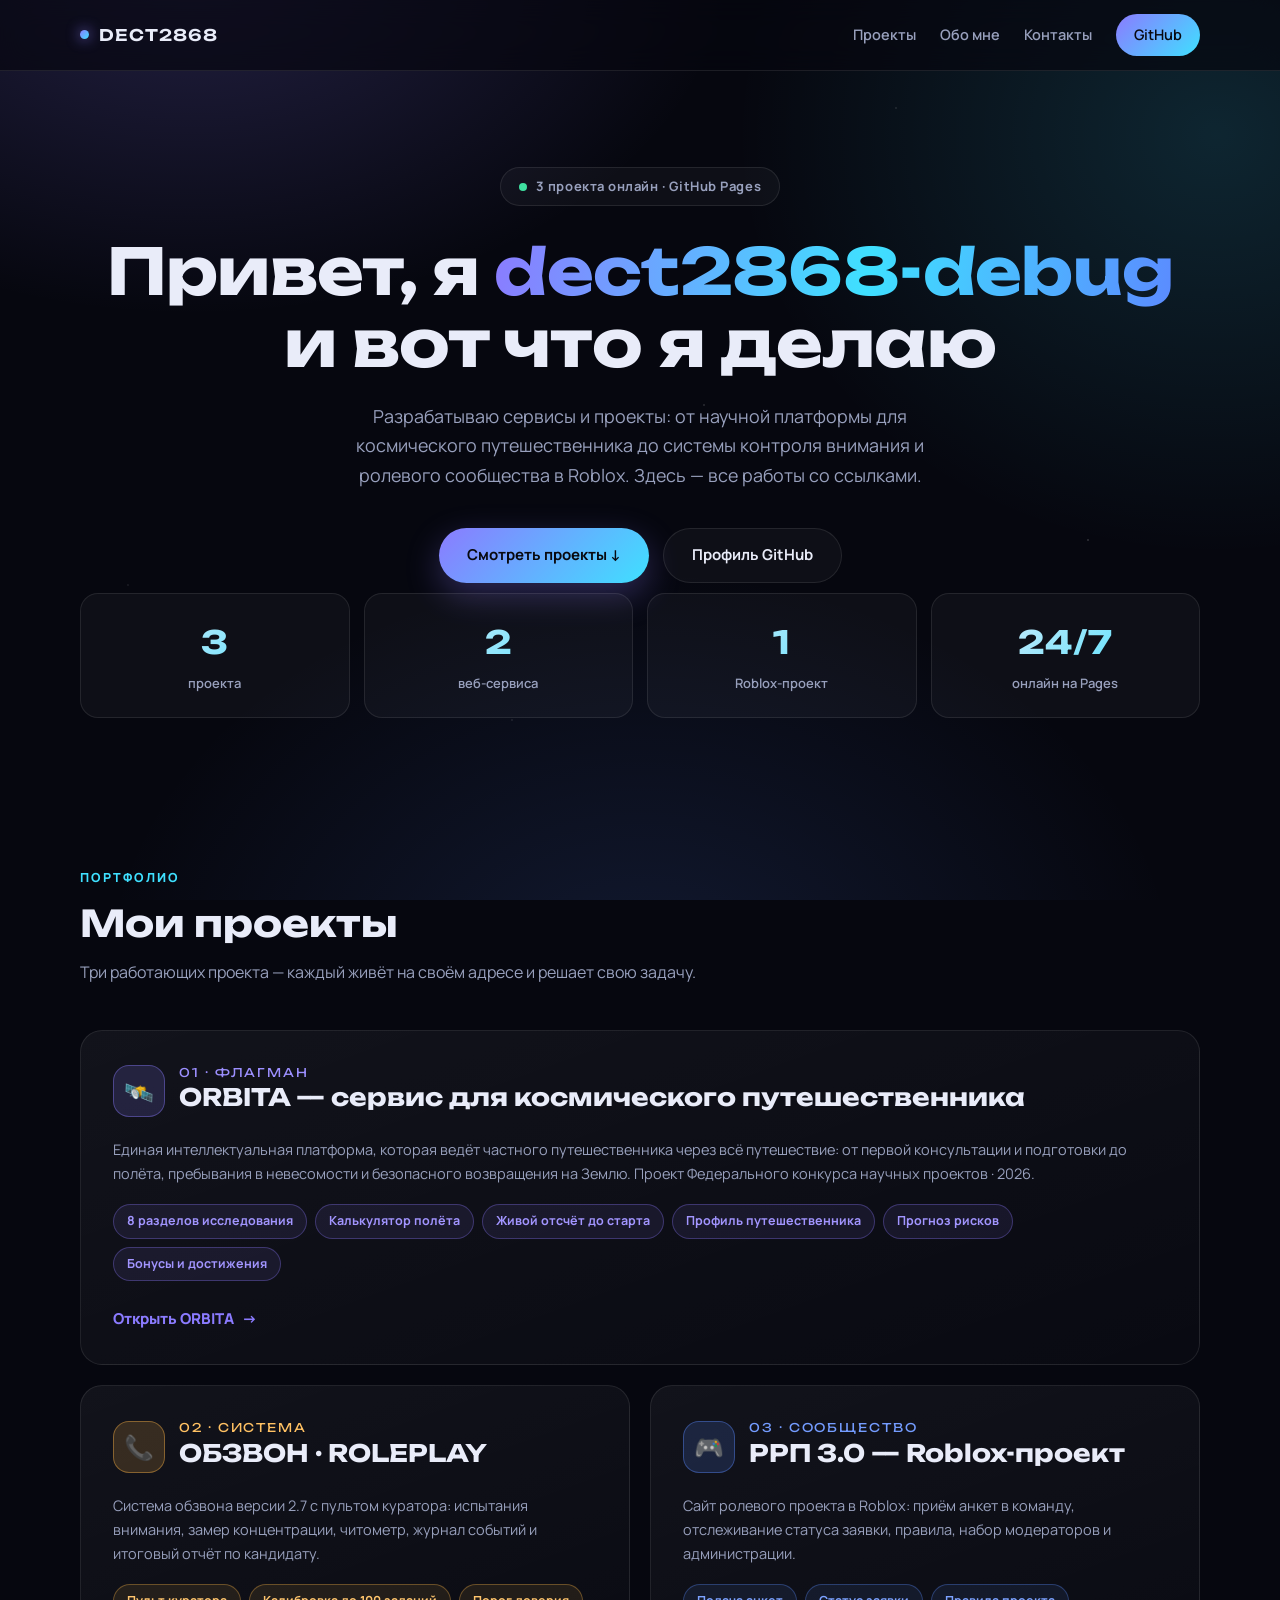
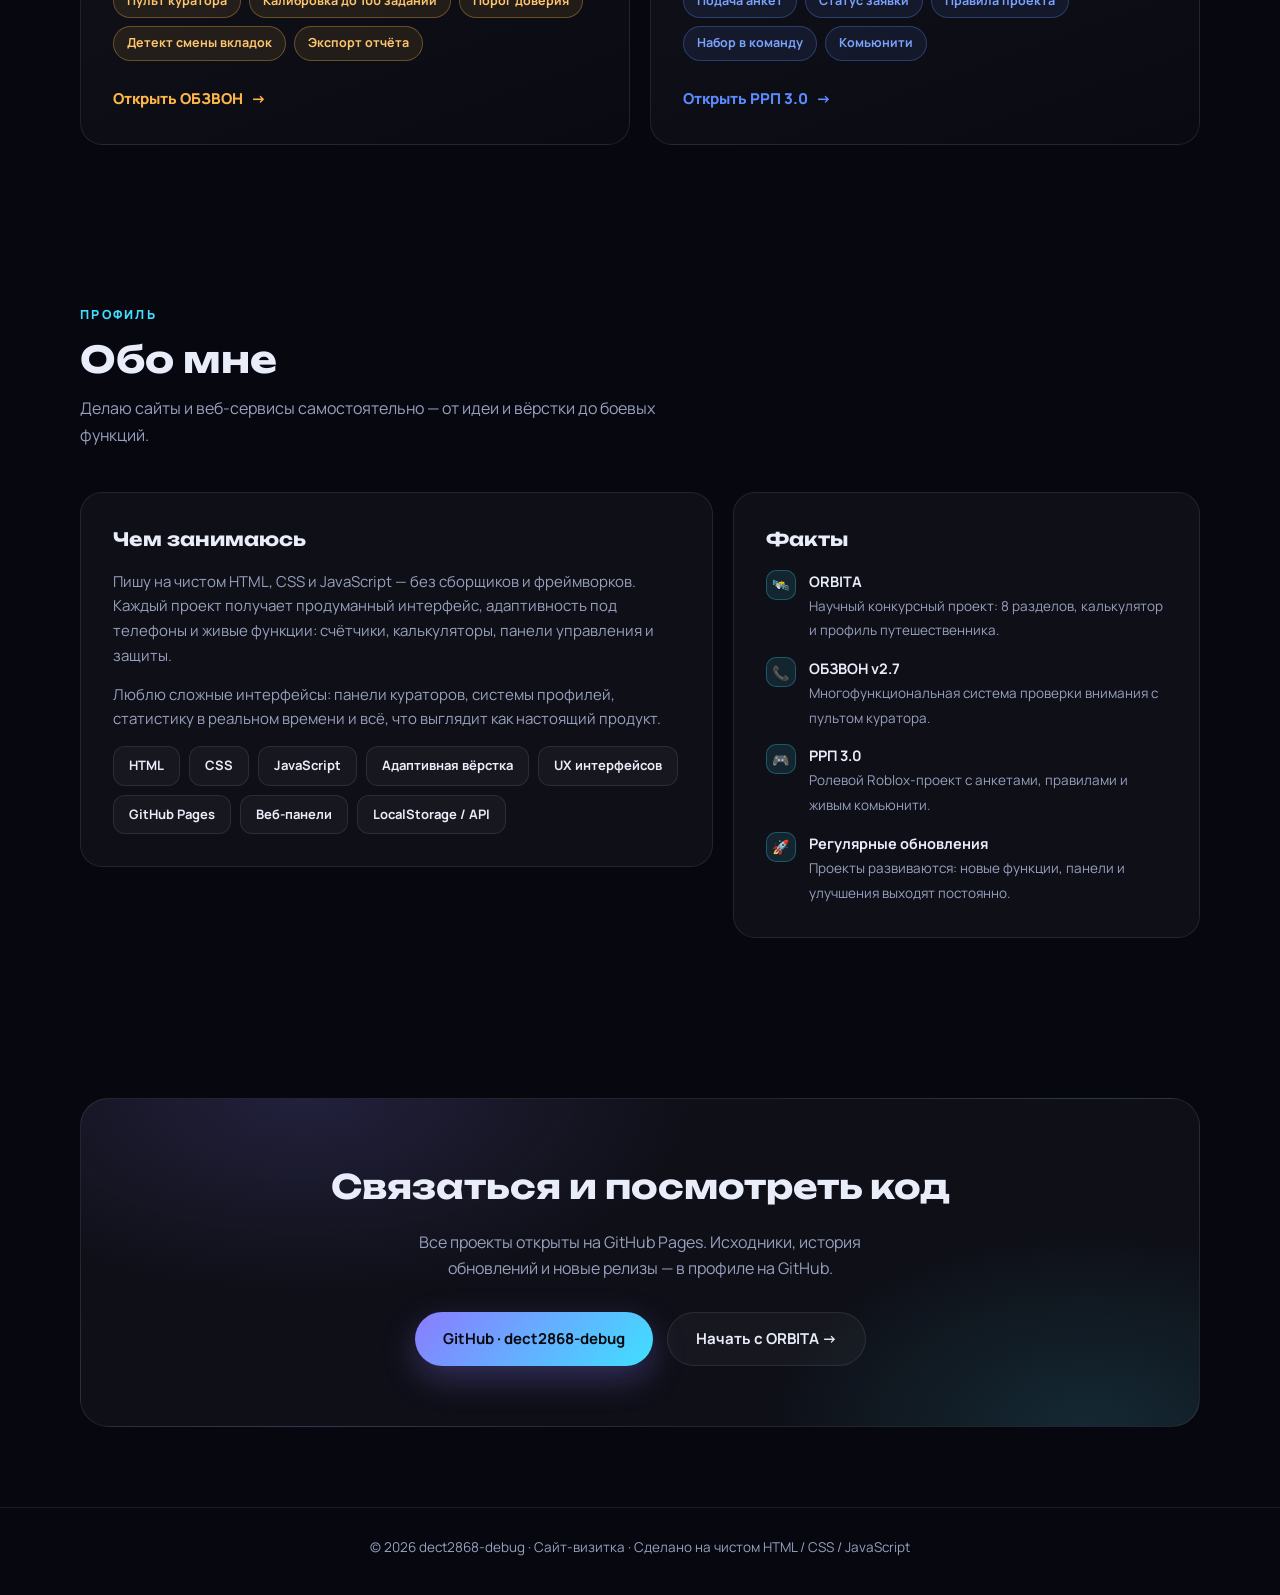
==== index.html @ 7d0f2fbf "Сайт-визитка: ORBITA, ОБЗВОН, РРП 3.0" ====
<!DOCTYPE html>
<html lang="ru">
<head>
<meta charset="UTF-8">
<meta name="viewport" content="width=device-width, initial-scale=1">
<title>dect2868-debug · Портфолио проектов</title>
<meta name="description" content="Портфолио dect2868-debug: ORBITA — платформа космического путешественника, ОБЗВОН — система обзвона, РРП 3.0 — ролевой Roblox-проект.">
<link rel="preconnect" href="https://fonts.googleapis.com">
<link rel="preconnect" href="https://fonts.gstatic.com" crossorigin>
<link href="https://fonts.googleapis.com/css2?family=Manrope:wght@400;500;600;700;800&family=Unbounded:wght@500;600;700&display=swap" rel="stylesheet">
<style>
:root{
  --bg:#06070f;
  --bg-soft:#0b0e1c;
  --card:rgba(255,255,255,.035);
  --text:#e9ecf9;
  --muted:#98a0bd;
  --line:rgba(255,255,255,.09);
  --violet:#8b7bff;
  --cyan:#3fe0ff;
  --amber:#ffb648;
  --red:#ff6b6b;
  --blue:#5b8bff;
  --green:#3fe0a0;
  --radius:22px;
}
*{box-sizing:border-box;margin:0;padding:0}
html{scroll-behavior:smooth}
body{
  font-family:'Manrope',system-ui,-apple-system,'Segoe UI',sans-serif;
  background:var(--bg);
  color:var(--text);
  line-height:1.65;
  overflow-x:hidden;
  -webkit-font-smoothing:antialiased;
}
body::before{
  content:"";
  position:fixed;inset:0;z-index:-2;
  background:
    radial-gradient(900px 600px at 15% -5%,rgba(139,123,255,.22),transparent 60%),
    radial-gradient(800px 700px at 95% 15%,rgba(63,224,255,.14),transparent 60%),
    radial-gradient(900px 700px at 50% 110%,rgba(91,139,255,.14),transparent 60%),
    var(--bg);
}
body::after{
  content:"";
  position:fixed;inset:0;z-index:-1;pointer-events:none;
  background-image:
    radial-gradient(1px 1px at 20% 30%,rgba(255,255,255,.5),transparent),
    radial-gradient(1px 1px at 70% 12%,rgba(255,255,255,.4),transparent),
    radial-gradient(1.5px 1.5px at 85% 60%,rgba(255,255,255,.35),transparent),
    radial-gradient(1px 1px at 40% 80%,rgba(255,255,255,.35),transparent),
    radial-gradient(1px 1px at 10% 65%,rgba(255,255,255,.3),transparent),
    radial-gradient(1.5px 1.5px at 55% 45%,rgba(255,255,255,.3),transparent);
  background-size:100% 100%;
  animation:twinkle 7s ease-in-out infinite alternate;
  opacity:.7;
}
@keyframes twinkle{from{opacity:.45}to{opacity:.85}}

.container{width:min(1120px,92%);margin-inline:auto}

/* ---------- NAV ---------- */
.nav{
  position:sticky;top:0;z-index:50;
  backdrop-filter:blur(14px);
  background:rgba(6,7,15,.68);
  border-bottom:1px solid var(--line);
}
.nav-inner{display:flex;align-items:center;gap:28px;padding:14px 0}
.logo{
  font-family:'Unbounded',sans-serif;font-weight:600;font-size:16px;
  letter-spacing:.06em;text-decoration:none;color:var(--text);
  display:flex;align-items:center;gap:10px;
}
.logo .dot{
  width:9px;height:9px;border-radius:50%;
  background:linear-gradient(135deg,var(--violet),var(--cyan));
  box-shadow:0 0 14px rgba(139,123,255,.9);
}
.nav-links{display:flex;gap:24px;margin-left:auto;align-items:center}
.nav-links a{
  color:var(--muted);text-decoration:none;font-size:14.5px;font-weight:600;
  transition:color .25s;
}
.nav-links a:hover{color:var(--text)}
.nav-cta{
  padding:9px 18px;border-radius:99px;font-size:14px;font-weight:700;
  color:#08090f!important;
  background:linear-gradient(135deg,var(--violet),var(--cyan));
  transition:transform .25s,box-shadow .25s;
}
.nav-cta:hover{transform:translateY(-2px);box-shadow:0 10px 26px rgba(139,123,255,.35)}

/* ---------- HERO ---------- */
.hero{padding:96px 0 70px;text-align:center}
.badge{
  display:inline-flex;align-items:center;gap:9px;
  padding:8px 18px;border-radius:99px;font-size:13px;font-weight:700;
  letter-spacing:.04em;color:var(--muted);
  border:1px solid var(--line);background:var(--card);
  margin-bottom:30px;
}
.badge .pulse{
  width:8px;height:8px;border-radius:50%;background:var(--green);
  box-shadow:0 0 0 0 rgba(63,224,160,.6);animation:pulse 2.2s infinite;
}
@keyframes pulse{
  0%{box-shadow:0 0 0 0 rgba(63,224,160,.55)}
  70%{box-shadow:0 0 0 12px rgba(63,224,160,0)}
  100%{box-shadow:0 0 0 0 rgba(63,224,160,0)}
}
.hero h1{
  font-family:'Unbounded',sans-serif;
  font-size:clamp(2.1rem,6vw,4rem);
  line-height:1.12;font-weight:700;letter-spacing:-.01em;
  margin-bottom:22px;
}
.hero h1 .grad{
  background:linear-gradient(100deg,var(--violet) 0%,var(--cyan) 55%,var(--blue) 100%);
  -webkit-background-clip:text;background-clip:text;color:transparent;
}
.hero p{max-width:640px;margin:0 auto 38px;color:var(--muted);font-size:clamp(1rem,1.6vw,1.12rem)}
.hero-btns{display:flex;gap:14px;justify-content:center;flex-wrap:wrap}
.btn{
  display:inline-flex;align-items:center;gap:9px;
  padding:14px 28px;border-radius:99px;text-decoration:none;
  font-weight:700;font-size:15px;transition:transform .25s,box-shadow .25s,background .25s;
}
.btn-primary{
  color:#08090f;background:linear-gradient(135deg,var(--violet),var(--cyan));
  box-shadow:0 12px 34px rgba(139,123,255,.3);
}
.btn-primary:hover{transform:translateY(-3px);box-shadow:0 18px 44px rgba(139,123,255,.45)}
.btn-ghost{color:var(--text);border:1px solid var(--line);background:var(--card)}
.btn-ghost:hover{transform:translateY(-3px);background:rgba(255,255,255,.07)}

/* ---------- STATS ---------- */
.stats{
  display:grid;grid-template-columns:repeat(4,1fr);gap:14px;
  margin:10px auto 0;
}
.stat{
  border:1px solid var(--line);background:var(--card);
  border-radius:18px;padding:22px 16px;text-align:center;
}
.stat b{
  display:block;font-family:'Unbounded',sans-serif;
  font-size:clamp(1.5rem,3vw,2rem);
  background:linear-gradient(135deg,var(--text),var(--cyan));
  -webkit-background-clip:text;background-clip:text;color:transparent;
}
.stat span{font-size:13px;color:var(--muted);font-weight:600}

/* ---------- SECTIONS ---------- */
section{padding:80px 0}
.sec-head{margin-bottom:44px;max-width:620px}
.sec-head .kicker{
  font-size:12.5px;font-weight:800;letter-spacing:.18em;text-transform:uppercase;
  color:var(--cyan);margin-bottom:12px;display:block;
}
.sec-head h2{
  font-family:'Unbounded',sans-serif;font-size:clamp(1.5rem,3.6vw,2.3rem);
  line-height:1.2;margin-bottom:14px;
}
.sec-head p{color:var(--muted)}

/* ---------- PROJECT CARDS ---------- */
.projects{display:grid;grid-template-columns:repeat(2,1fr);gap:20px}
.card{
  position:relative;overflow:hidden;
  border:1px solid var(--line);border-radius:var(--radius);
  background:linear-gradient(160deg,rgba(255,255,255,.05),rgba(255,255,255,.015));
  padding:32px;
  transition:transform .35s,border-color .35s,box-shadow .35s;
}
.card::before{
  content:"";position:absolute;inset:0;opacity:0;transition:opacity .35s;
  background:radial-gradient(420px 260px at var(--mx,50%) var(--my,0%),color-mix(in srgb,var(--acc) 16%,transparent),transparent 70%);
  pointer-events:none;
}
.card:hover{transform:translateY(-6px);border-color:color-mix(in srgb,var(--acc) 55%,transparent);box-shadow:0 24px 60px rgba(0,0,0,.5)}
.card:hover::before{opacity:1}
.card.wide{grid-column:1 / -1}
.card-top{display:flex;align-items:center;gap:14px;margin-bottom:18px}
.icon{
  width:52px;height:52px;flex:0 0 auto;border-radius:16px;
  display:grid;place-items:center;font-size:24px;
  background:color-mix(in srgb,var(--acc) 16%,transparent);
  border:1px solid color-mix(in srgb,var(--acc) 40%,transparent);
}
.card-num{
  font-family:'Unbounded',sans-serif;font-size:12px;letter-spacing:.16em;
  color:color-mix(in srgb,var(--acc) 85%,white);
}
.card h3{
  font-family:'Unbounded',sans-serif;font-size:clamp(1.15rem,2.4vw,1.5rem);
  margin-bottom:8px;line-height:1.25;
}
.card .tagline{color:var(--muted);font-size:14.5px;margin-bottom:18px}
.chips{display:flex;flex-wrap:wrap;gap:8px;margin-bottom:24px}
.chip{
  font-size:12.5px;font-weight:700;padding:6px 13px;border-radius:99px;
  color:color-mix(in srgb,var(--acc) 80%,white);
  border:1px solid color-mix(in srgb,var(--acc) 32%,transparent);
  background:color-mix(in srgb,var(--acc) 9%,transparent);
}
.card-link{
  display:inline-flex;align-items:center;gap:8px;
  font-weight:800;font-size:15px;text-decoration:none;
  color:var(--acc);transition:gap .25s,filter .25s;
}
.card-link:hover{gap:14px;filter:brightness(1.25)}
.card .arrow{transition:transform .25s}
.card-link:hover .arrow{transform:translateX(3px)}

/* ---------- ABOUT ---------- */
.about-wrap{
  display:grid;grid-template-columns:1.15fr .85fr;gap:20px;align-items:start;
}
.panel{
  border:1px solid var(--line);border-radius:var(--radius);
  background:var(--card);padding:32px;
}
.panel h3{font-family:'Unbounded',sans-serif;font-size:1.15rem;margin-bottom:14px}
.panel p{color:var(--muted);margin-bottom:14px;font-size:15px}
.skill-grid{display:flex;flex-wrap:wrap;gap:9px;margin-top:6px}
.skill{
  font-size:13px;font-weight:700;padding:8px 15px;border-radius:12px;
  border:1px solid var(--line);background:rgba(255,255,255,.04);
  transition:border-color .25s,transform .25s,color .25s;
}
.skill:hover{transform:translateY(-3px);border-color:var(--cyan);color:var(--cyan)}
.facts{list-style:none;display:grid;gap:14px}
.facts li{display:flex;gap:13px;align-items:flex-start;font-size:15px}
.facts .mk{
  flex:0 0 auto;width:30px;height:30px;border-radius:10px;display:grid;place-items:center;
  background:rgba(63,224,255,.1);border:1px solid rgba(63,224,255,.28);font-size:14px;
}
.facts b{display:block;font-size:14.5px}
.facts span{color:var(--muted);font-size:13.5px}

/* ---------- CONTACTS ---------- */
.contacts{
  border:1px solid var(--line);border-radius:calc(var(--radius) + 6px);
  background:
    radial-gradient(600px 300px at 20% 0%,rgba(139,123,255,.16),transparent 65%),
    radial-gradient(500px 300px at 90% 100%,rgba(63,224,255,.12),transparent 65%),
    var(--card);
  padding:clamp(34px,6vw,60px);text-align:center;
}
.contacts h2{font-family:'Unbounded',sans-serif;font-size:clamp(1.4rem,3.4vw,2.1rem);margin-bottom:14px}
.contacts p{color:var(--muted);max-width:520px;margin:0 auto 30px}

/* ---------- FOOTER ---------- */
footer{
  border-top:1px solid var(--line);padding:28px 0 36px;
  color:var(--muted);font-size:13.5px;text-align:center;
}
footer a{color:var(--muted);text-decoration:none;border-bottom:1px dotted var(--muted)}
footer a:hover{color:var(--text)}

/* ---------- REVEAL ---------- */
.reveal{opacity:0;transform:translateY(26px);transition:opacity .7s ease,transform .7s ease}
.reveal.in{opacity:1;transform:none}

/* ---------- RESPONSIVE ---------- */
@media(max-width:880px){
  .stats{grid-template-columns:repeat(2,1fr)}
  .projects{grid-template-columns:1fr}
  .about-wrap{grid-template-columns:1fr}
}
@media(max-width:640px){
  .nav-links a:not(.nav-cta){display:none}
  .hero{padding:66px 0 50px}
  section{padding:58px 0}
  .card{padding:26px}
}
@media(prefers-reduced-motion:reduce){
  *{animation:none!important;transition:none!important}
  .reveal{opacity:1;transform:none}
  html{scroll-behavior:auto}
}
</style>
</head>
<body>

<nav class="nav">
  <div class="container nav-inner">
    <a class="logo" href="#top"><span class="dot"></span>DECT2868</a>
    <div class="nav-links">
      <a href="#projects">Проекты</a>
      <a href="#about">Обо мне</a>
      <a href="#contacts">Контакты</a>
      <a class="nav-cta" href="https://github.com/dect2868-debug" target="_blank" rel="noopener">GitHub</a>
    </div>
  </div>
</nav>

<header class="hero container" id="top">
  <div class="badge reveal"><span class="pulse"></span>3 проекта онлайн · GitHub Pages</div>
  <h1 class="reveal">Привет, я <span class="grad">dect2868-debug</span><br>и вот что я делаю</h1>
  <p class="reveal">Разрабатываю сервисы и проекты: от научной платформы для космического
     путешественника до системы контроля внимания и ролевого сообщества в Roblox.
     Здесь — все работы со ссылками.</p>
  <div class="hero-btns reveal">
    <a class="btn btn-primary" href="#projects">Смотреть проекты ↓</a>
    <a class="btn btn-ghost" href="https://github.com/dect2868-debug" target="_blank" rel="noopener">Профиль GitHub</a>
  </div>

  <div class="stats reveal">
    <div class="stat"><b data-count="3">0</b><span>проекта</span></div>
    <div class="stat"><b data-count="2">0</b><span>веб-сервиса</span></div>
    <div class="stat"><b data-count="1">0</b><span>Roblox-проект</span></div>
    <div class="stat"><b data-count="24" data-suffix="/7">0</b><span>онлайн на Pages</span></div>
  </div>
</header>

<section id="projects">
  <div class="container">
    <div class="sec-head reveal">
      <span class="kicker">Портфолио</span>
      <h2>Мои проекты</h2>
      <p>Три работающих проекта — каждый живёт на своём адресе и решает свою задачу.</p>
    </div>

    <div class="projects">

      <article class="card wide reveal" style="--acc:var(--violet)">
        <div class="card-top">
          <div class="icon">🛰️</div>
          <div>
            <div class="card-num">01 · ФЛАГМАН</div>
            <h3>ORBITA — сервис для космического путешественника</h3>
          </div>
        </div>
        <p class="tagline">Единая интеллектуальная платформа, которая ведёт частного путешественника через всё путешествие:
           от первой консультации и подготовки до полёта, пребывания в невесомости и безопасного возвращения на Землю.
           Проект Федерального конкурса научных проектов · 2026.</p>
        <div class="chips">
          <span class="chip">8 разделов исследования</span>
          <span class="chip">Калькулятор полёта</span>
          <span class="chip">Живой отсчёт до старта</span>
          <span class="chip">Профиль путешественника</span>
          <span class="chip">Прогноз рисков</span>
          <span class="chip">Бонусы и достижения</span>
        </div>
        <a class="card-link" href="https://dect2868-debug.github.io/orbita/" target="_blank" rel="noopener">
          Открыть ORBITA <span class="arrow">→</span>
        </a>
      </article>

      <article class="card reveal" style="--acc:var(--amber)">
        <div class="card-top">
          <div class="icon">📞</div>
          <div>
            <div class="card-num">02 · СИСТЕМА</div>
            <h3>ОБЗВОН · ROLEPLAY</h3>
          </div>
        </div>
        <p class="tagline">Система обзвона версии 2.7 с пультом куратора: испытания внимания, замер концентрации,
           читометр, журнал событий и итоговый отчёт по кандидату.</p>
        <div class="chips">
          <span class="chip">Пульт куратора</span>
          <span class="chip">Калибровка до 100 заданий</span>
          <span class="chip">Порог доверия</span>
          <span class="chip">Детект смены вкладок</span>
          <span class="chip">Экспорт отчёта</span>
        </div>
        <a class="card-link" href="https://dect2868-debug.github.io/obzvon/" target="_blank" rel="noopener">
          Открыть ОБЗВОН <span class="arrow">→</span>
        </a>
      </article>

      <article class="card reveal" style="--acc:var(--blue)">
        <div class="card-top">
          <div class="icon">🎮</div>
          <div>
            <div class="card-num">03 · СООБЩЕСТВО</div>
            <h3>РРП 3.0 — Roblox-проект</h3>
          </div>
        </div>
        <p class="tagline">Сайт ролевого проекта в Roblox: приём анкет в команду, отслеживание статуса заявки,
           правила, набор модераторов и администрации.</p>
        <div class="chips">
          <span class="chip">Подача анкет</span>
          <span class="chip">Статус заявки</span>
          <span class="chip">Правила проекта</span>
          <span class="chip">Набор в команду</span>
          <span class="chip">Комьюнити</span>
        </div>
        <a class="card-link" href="https://dect2868-debug.github.io/-3.0/" target="_blank" rel="noopener">
          Открыть РРП 3.0 <span class="arrow">→</span>
        </a>
      </article>

    </div>
  </div>
</section>

<section id="about">
  <div class="container">
    <div class="sec-head reveal">
      <span class="kicker">Профиль</span>
      <h2>Обо мне</h2>
      <p>Делаю сайты и веб-сервисы самостоятельно — от идеи и вёрстки до боевых функций.</p>
    </div>

    <div class="about-wrap">
      <div class="panel reveal">
        <h3>Чем занимаюсь</h3>
        <p>Пишу на чистом HTML, CSS и JavaScript — без сборщиков и фреймворков.
           Каждый проект получает продуманный интерфейс, адаптивность под телефоны
           и живые функции: счётчики, калькуляторы, панели управления и защиты.</p>
        <p>Люблю сложные интерфейсы: панели кураторов, системы профилей, статистику в реальном времени
           и всё, что выглядит как настоящий продукт.</p>
        <div class="skill-grid">
          <span class="skill">HTML</span>
          <span class="skill">CSS</span>
          <span class="skill">JavaScript</span>
          <span class="skill">Адаптивная вёрстка</span>
          <span class="skill">UX интерфейсов</span>
          <span class="skill">GitHub Pages</span>
          <span class="skill">Веб-панели</span>
          <span class="skill">LocalStorage / API</span>
        </div>
      </div>

      <div class="panel reveal">
        <h3>Факты</h3>
        <ul class="facts">
          <li>
            <span class="mk">🛰️</span>
            <div><b>ORBITA</b><span>Научный конкурсный проект: 8 разделов, калькулятор и профиль путешественника.</span></div>
          </li>
          <li>
            <span class="mk">📞</span>
            <div><b>ОБЗВОН v2.7</b><span>Многофункциональная система проверки внимания с пультом куратора.</span></div>
          </li>
          <li>
            <span class="mk">🎮</span>
            <div><b>РРП 3.0</b><span>Ролевой Roblox-проект с анкетами, правилами и живым комьюнити.</span></div>
          </li>
          <li>
            <span class="mk">🚀</span>
            <div><b>Регулярные обновления</b><span>Проекты развиваются: новые функции, панели и улучшения выходят постоянно.</span></div>
          </li>
        </ul>
      </div>
    </div>
  </div>
</section>

<section id="contacts">
  <div class="container">
    <div class="contacts reveal">
      <h2>Связаться и посмотреть код</h2>
      <p>Все проекты открыты на GitHub Pages. Исходники, история обновлений и новые релизы —
         в профиле на GitHub.</p>
      <div class="hero-btns">
        <a class="btn btn-primary" href="https://github.com/dect2868-debug" target="_blank" rel="noopener">GitHub · dect2868-debug</a>
        <a class="btn btn-ghost" href="https://dect2868-debug.github.io/orbita/" target="_blank" rel="noopener">Начать с ORBITA →</a>
      </div>
    </div>
  </div>
</section>

<footer>
  <div class="container">
    © <span id="year">2026</span> dect2868-debug · Сайт-визитка · Сделано на чистом HTML / CSS / JavaScript
  </div>
</footer>

<script>
// Год в футере
document.getElementById('year').textContent = new Date().getFullYear();

// Плавное появление блоков
const io = new IntersectionObserver((entries) => {
  entries.forEach(e => {
    if (e.isIntersecting) {
      e.target.classList.add('in');
      io.unobserve(e.target);
    }
  });
}, { threshold: 0.12 });
document.querySelectorAll('.reveal').forEach(el => io.observe(el));

// Счётчики в статистике
const cio = new IntersectionObserver((entries) => {
  entries.forEach(e => {
    if (!e.isIntersecting) return;
    const el = e.target;
    const target = +el.dataset.count;
    const suffix = el.dataset.suffix || '';
    const dur = 1100;
    const t0 = performance.now();
    (function tick(now){
      const p = Math.min((now - t0) / dur, 1);
      el.textContent = Math.round(target * (1 - Math.pow(1 - p, 3))) + suffix;
      if (p < 1) requestAnimationFrame(tick);
    })(t0);
    cio.unobserve(el);
  });
}, { threshold: 0.6 });
document.querySelectorAll('[data-count]').forEach(el => cio.observe(el));

// Световое пятно под курсором на карточках
document.querySelectorAll('.card').forEach(card => {
  card.addEventListener('pointermove', (ev) => {
    const r = card.getBoundingClientRect();
    card.style.setProperty('--mx', ((ev.clientX - r.left) / r.width * 100) + '%');
    card.style.setProperty('--my', ((ev.clientY - r.top) / r.height * 100) + '%');
  });
});
</script>
</body>
</html>
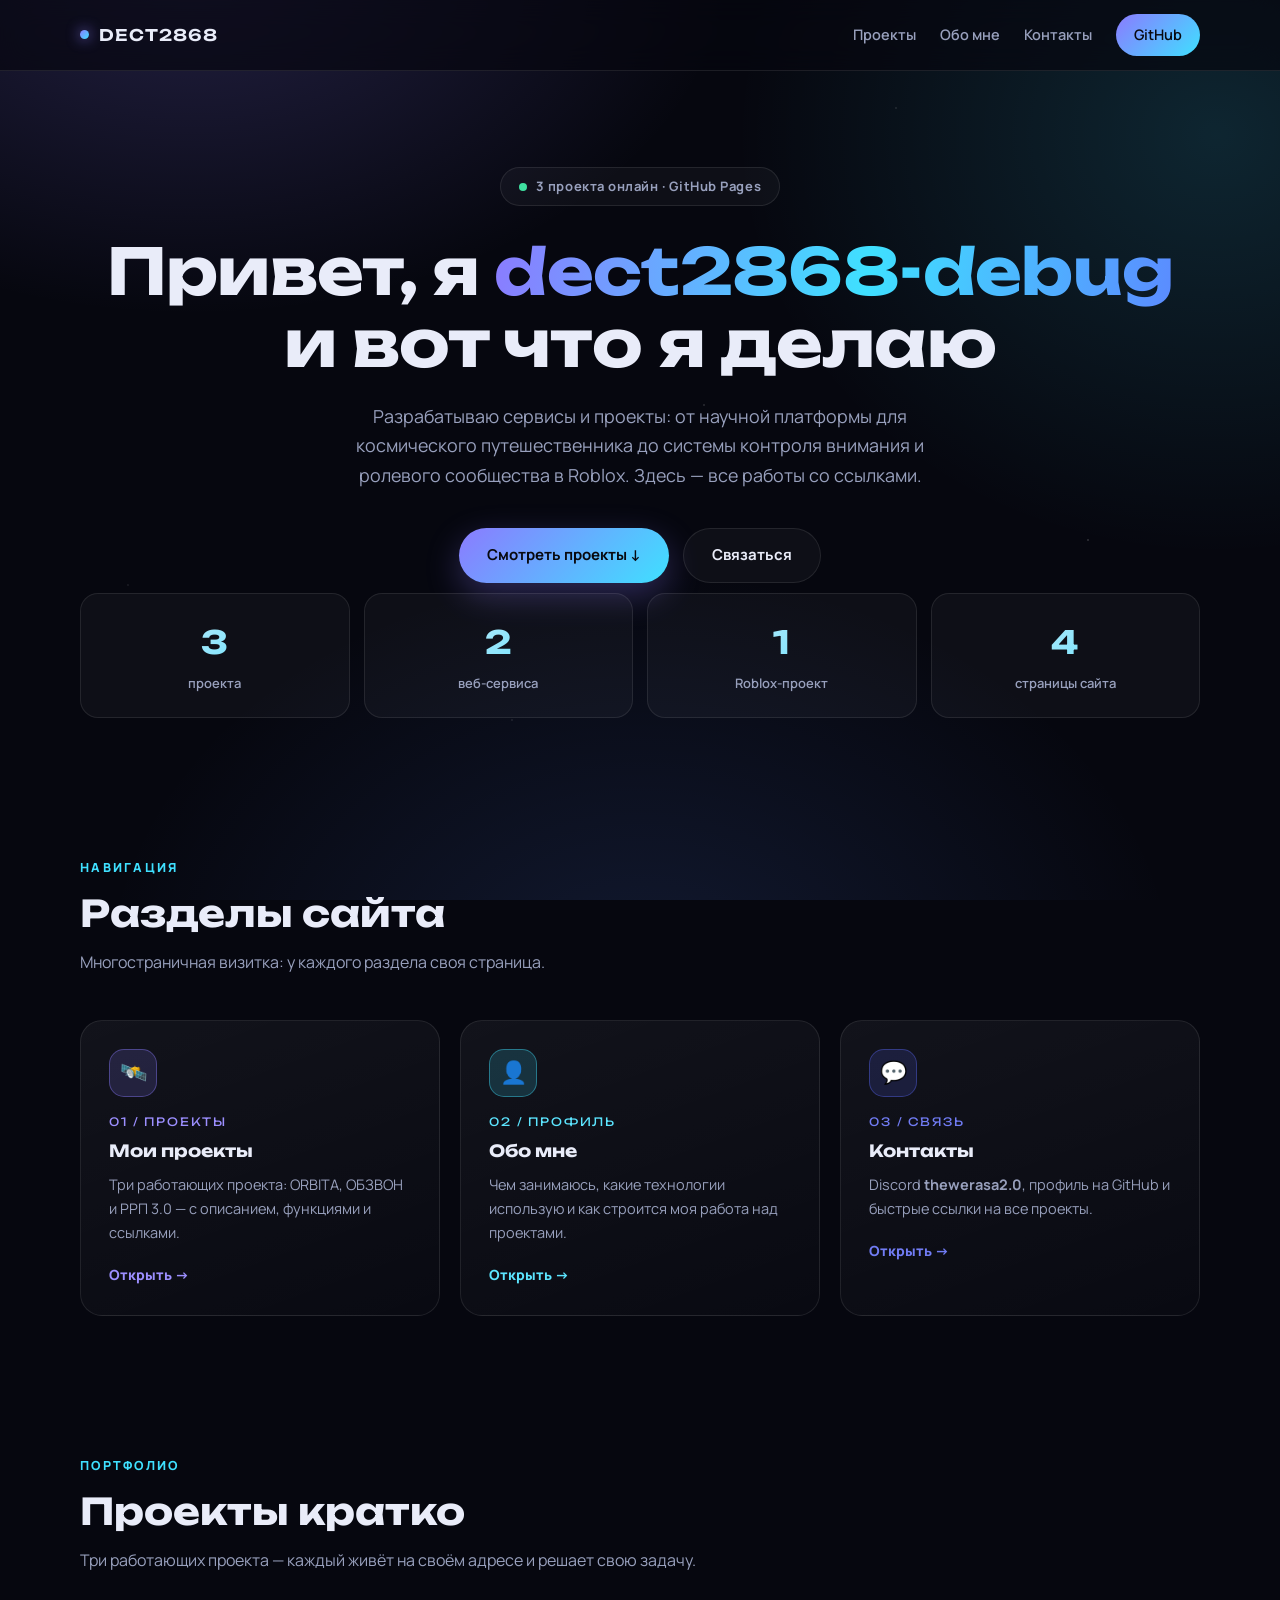
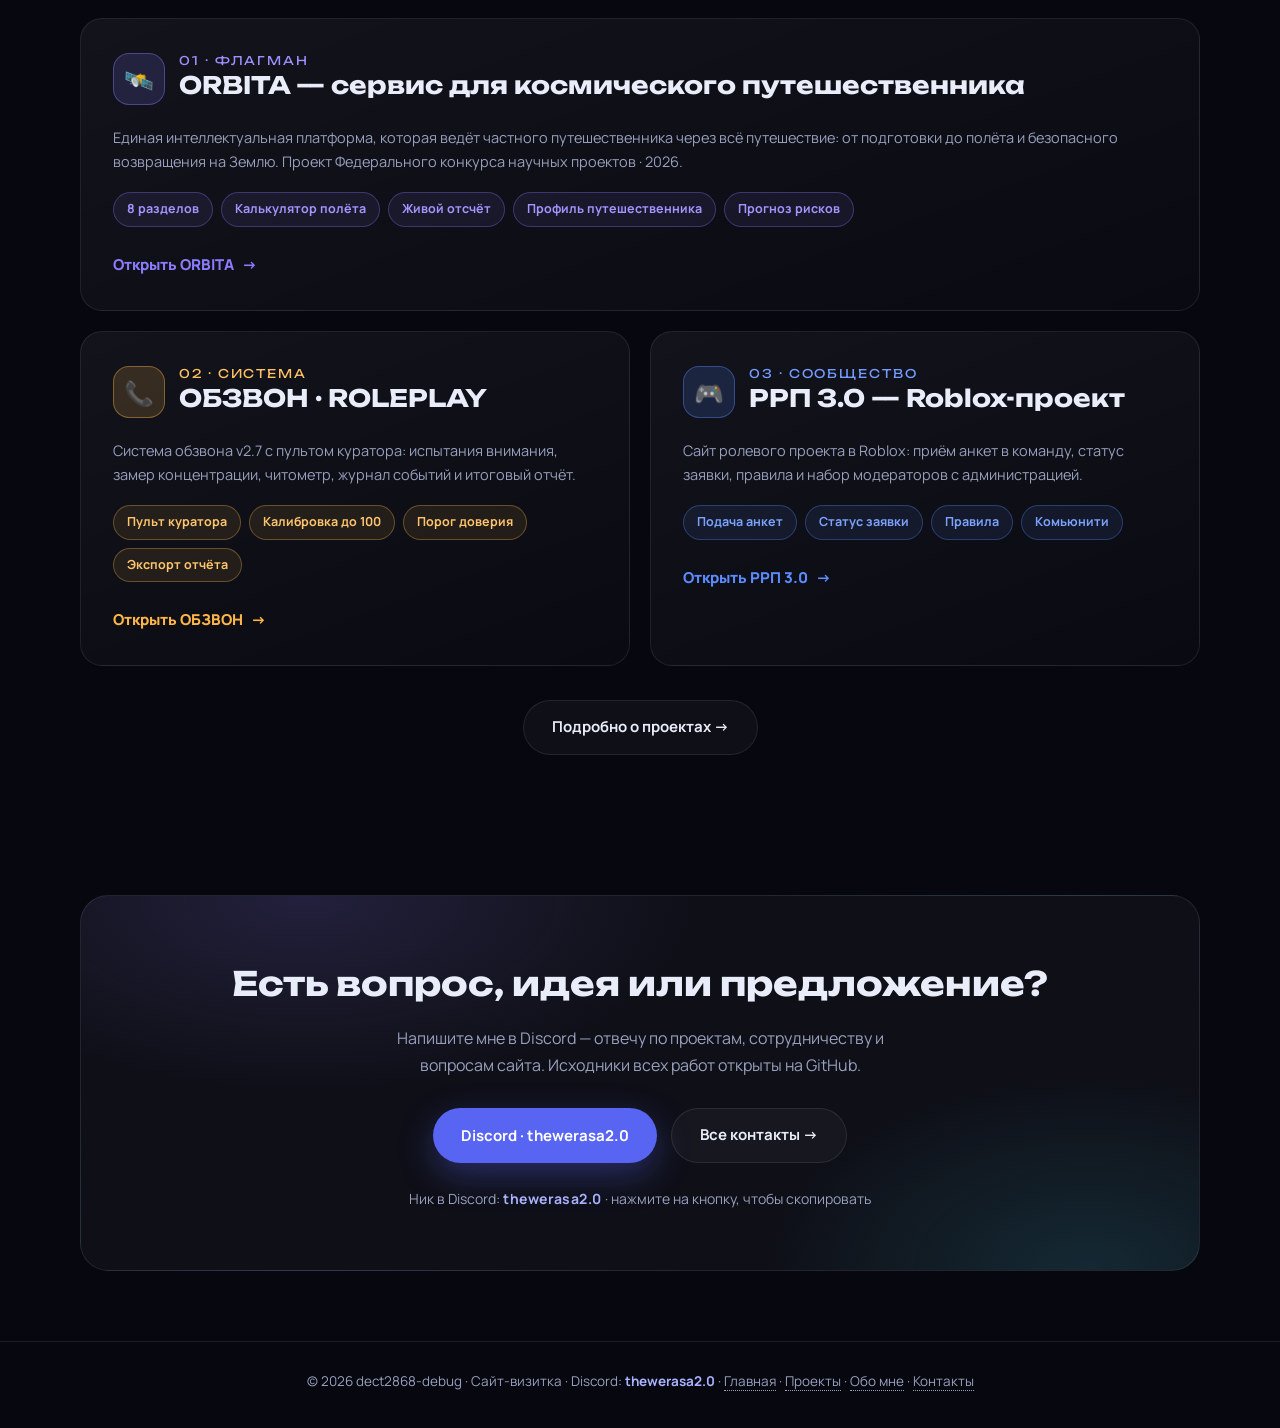
==== commit 351da71c: "Многостраничная визитка: главная, проекты, обо мне, контакты + Discord thewerasa2.0" ====
--- a/index.html
+++ b/index.html
@@ -3,296 +3,22 @@
 <head>
 <meta charset="UTF-8">
 <meta name="viewport" content="width=device-width, initial-scale=1">
-<title>dect2868-debug · Портфолио проектов</title>
-<meta name="description" content="Портфолио dect2868-debug: ORBITA — платформа космического путешественника, ОБЗВОН — система обзвона, РРП 3.0 — ролевой Roblox-проект.">
+<title>dect2868-debug · Сайт-визитка</title>
+<meta name="description" content="Сайт-визитка dect2868-debug: ORBITA — платформа космического путешественника, ОБЗВОН — система обзвона, РРП 3.0 — ролевой Roblox-проект. Discord: thewerasa2.0">
 <link rel="preconnect" href="https://fonts.googleapis.com">
 <link rel="preconnect" href="https://fonts.gstatic.com" crossorigin>
 <link href="https://fonts.googleapis.com/css2?family=Manrope:wght@400;500;600;700;800&family=Unbounded:wght@500;600;700&display=swap" rel="stylesheet">
-<style>
-:root{
-  --bg:#06070f;
-  --bg-soft:#0b0e1c;
-  --card:rgba(255,255,255,.035);
-  --text:#e9ecf9;
-  --muted:#98a0bd;
-  --line:rgba(255,255,255,.09);
-  --violet:#8b7bff;
-  --cyan:#3fe0ff;
-  --amber:#ffb648;
-  --red:#ff6b6b;
-  --blue:#5b8bff;
-  --green:#3fe0a0;
-  --radius:22px;
-}
-*{box-sizing:border-box;margin:0;padding:0}
-html{scroll-behavior:smooth}
-body{
-  font-family:'Manrope',system-ui,-apple-system,'Segoe UI',sans-serif;
-  background:var(--bg);
-  color:var(--text);
-  line-height:1.65;
-  overflow-x:hidden;
-  -webkit-font-smoothing:antialiased;
-}
-body::before{
-  content:"";
-  position:fixed;inset:0;z-index:-2;
-  background:
-    radial-gradient(900px 600px at 15% -5%,rgba(139,123,255,.22),transparent 60%),
-    radial-gradient(800px 700px at 95% 15%,rgba(63,224,255,.14),transparent 60%),
-    radial-gradient(900px 700px at 50% 110%,rgba(91,139,255,.14),transparent 60%),
-    var(--bg);
-}
-body::after{
-  content:"";
-  position:fixed;inset:0;z-index:-1;pointer-events:none;
-  background-image:
-    radial-gradient(1px 1px at 20% 30%,rgba(255,255,255,.5),transparent),
-    radial-gradient(1px 1px at 70% 12%,rgba(255,255,255,.4),transparent),
-    radial-gradient(1.5px 1.5px at 85% 60%,rgba(255,255,255,.35),transparent),
-    radial-gradient(1px 1px at 40% 80%,rgba(255,255,255,.35),transparent),
-    radial-gradient(1px 1px at 10% 65%,rgba(255,255,255,.3),transparent),
-    radial-gradient(1.5px 1.5px at 55% 45%,rgba(255,255,255,.3),transparent);
-  background-size:100% 100%;
-  animation:twinkle 7s ease-in-out infinite alternate;
-  opacity:.7;
-}
-@keyframes twinkle{from{opacity:.45}to{opacity:.85}}
-
-.container{width:min(1120px,92%);margin-inline:auto}
-
-/* ---------- NAV ---------- */
-.nav{
-  position:sticky;top:0;z-index:50;
-  backdrop-filter:blur(14px);
-  background:rgba(6,7,15,.68);
-  border-bottom:1px solid var(--line);
-}
-.nav-inner{display:flex;align-items:center;gap:28px;padding:14px 0}
-.logo{
-  font-family:'Unbounded',sans-serif;font-weight:600;font-size:16px;
-  letter-spacing:.06em;text-decoration:none;color:var(--text);
-  display:flex;align-items:center;gap:10px;
-}
-.logo .dot{
-  width:9px;height:9px;border-radius:50%;
-  background:linear-gradient(135deg,var(--violet),var(--cyan));
-  box-shadow:0 0 14px rgba(139,123,255,.9);
-}
-.nav-links{display:flex;gap:24px;margin-left:auto;align-items:center}
-.nav-links a{
-  color:var(--muted);text-decoration:none;font-size:14.5px;font-weight:600;
-  transition:color .25s;
-}
-.nav-links a:hover{color:var(--text)}
-.nav-cta{
-  padding:9px 18px;border-radius:99px;font-size:14px;font-weight:700;
-  color:#08090f!important;
-  background:linear-gradient(135deg,var(--violet),var(--cyan));
-  transition:transform .25s,box-shadow .25s;
-}
-.nav-cta:hover{transform:translateY(-2px);box-shadow:0 10px 26px rgba(139,123,255,.35)}
-
-/* ---------- HERO ---------- */
-.hero{padding:96px 0 70px;text-align:center}
-.badge{
-  display:inline-flex;align-items:center;gap:9px;
-  padding:8px 18px;border-radius:99px;font-size:13px;font-weight:700;
-  letter-spacing:.04em;color:var(--muted);
-  border:1px solid var(--line);background:var(--card);
-  margin-bottom:30px;
-}
-.badge .pulse{
-  width:8px;height:8px;border-radius:50%;background:var(--green);
-  box-shadow:0 0 0 0 rgba(63,224,160,.6);animation:pulse 2.2s infinite;
-}
-@keyframes pulse{
-  0%{box-shadow:0 0 0 0 rgba(63,224,160,.55)}
-  70%{box-shadow:0 0 0 12px rgba(63,224,160,0)}
-  100%{box-shadow:0 0 0 0 rgba(63,224,160,0)}
-}
-.hero h1{
-  font-family:'Unbounded',sans-serif;
-  font-size:clamp(2.1rem,6vw,4rem);
-  line-height:1.12;font-weight:700;letter-spacing:-.01em;
-  margin-bottom:22px;
-}
-.hero h1 .grad{
-  background:linear-gradient(100deg,var(--violet) 0%,var(--cyan) 55%,var(--blue) 100%);
-  -webkit-background-clip:text;background-clip:text;color:transparent;
-}
-.hero p{max-width:640px;margin:0 auto 38px;color:var(--muted);font-size:clamp(1rem,1.6vw,1.12rem)}
-.hero-btns{display:flex;gap:14px;justify-content:center;flex-wrap:wrap}
-.btn{
-  display:inline-flex;align-items:center;gap:9px;
-  padding:14px 28px;border-radius:99px;text-decoration:none;
-  font-weight:700;font-size:15px;transition:transform .25s,box-shadow .25s,background .25s;
-}
-.btn-primary{
-  color:#08090f;background:linear-gradient(135deg,var(--violet),var(--cyan));
-  box-shadow:0 12px 34px rgba(139,123,255,.3);
-}
-.btn-primary:hover{transform:translateY(-3px);box-shadow:0 18px 44px rgba(139,123,255,.45)}
-.btn-ghost{color:var(--text);border:1px solid var(--line);background:var(--card)}
-.btn-ghost:hover{transform:translateY(-3px);background:rgba(255,255,255,.07)}
-
-/* ---------- STATS ---------- */
-.stats{
-  display:grid;grid-template-columns:repeat(4,1fr);gap:14px;
-  margin:10px auto 0;
-}
-.stat{
-  border:1px solid var(--line);background:var(--card);
-  border-radius:18px;padding:22px 16px;text-align:center;
-}
-.stat b{
-  display:block;font-family:'Unbounded',sans-serif;
-  font-size:clamp(1.5rem,3vw,2rem);
-  background:linear-gradient(135deg,var(--text),var(--cyan));
-  -webkit-background-clip:text;background-clip:text;color:transparent;
-}
-.stat span{font-size:13px;color:var(--muted);font-weight:600}
-
-/* ---------- SECTIONS ---------- */
-section{padding:80px 0}
-.sec-head{margin-bottom:44px;max-width:620px}
-.sec-head .kicker{
-  font-size:12.5px;font-weight:800;letter-spacing:.18em;text-transform:uppercase;
-  color:var(--cyan);margin-bottom:12px;display:block;
-}
-.sec-head h2{
-  font-family:'Unbounded',sans-serif;font-size:clamp(1.5rem,3.6vw,2.3rem);
-  line-height:1.2;margin-bottom:14px;
-}
-.sec-head p{color:var(--muted)}
-
-/* ---------- PROJECT CARDS ---------- */
-.projects{display:grid;grid-template-columns:repeat(2,1fr);gap:20px}
-.card{
-  position:relative;overflow:hidden;
-  border:1px solid var(--line);border-radius:var(--radius);
-  background:linear-gradient(160deg,rgba(255,255,255,.05),rgba(255,255,255,.015));
-  padding:32px;
-  transition:transform .35s,border-color .35s,box-shadow .35s;
-}
-.card::before{
-  content:"";position:absolute;inset:0;opacity:0;transition:opacity .35s;
-  background:radial-gradient(420px 260px at var(--mx,50%) var(--my,0%),color-mix(in srgb,var(--acc) 16%,transparent),transparent 70%);
-  pointer-events:none;
-}
-.card:hover{transform:translateY(-6px);border-color:color-mix(in srgb,var(--acc) 55%,transparent);box-shadow:0 24px 60px rgba(0,0,0,.5)}
-.card:hover::before{opacity:1}
-.card.wide{grid-column:1 / -1}
-.card-top{display:flex;align-items:center;gap:14px;margin-bottom:18px}
-.icon{
-  width:52px;height:52px;flex:0 0 auto;border-radius:16px;
-  display:grid;place-items:center;font-size:24px;
-  background:color-mix(in srgb,var(--acc) 16%,transparent);
-  border:1px solid color-mix(in srgb,var(--acc) 40%,transparent);
-}
-.card-num{
-  font-family:'Unbounded',sans-serif;font-size:12px;letter-spacing:.16em;
-  color:color-mix(in srgb,var(--acc) 85%,white);
-}
-.card h3{
-  font-family:'Unbounded',sans-serif;font-size:clamp(1.15rem,2.4vw,1.5rem);
-  margin-bottom:8px;line-height:1.25;
-}
-.card .tagline{color:var(--muted);font-size:14.5px;margin-bottom:18px}
-.chips{display:flex;flex-wrap:wrap;gap:8px;margin-bottom:24px}
-.chip{
-  font-size:12.5px;font-weight:700;padding:6px 13px;border-radius:99px;
-  color:color-mix(in srgb,var(--acc) 80%,white);
-  border:1px solid color-mix(in srgb,var(--acc) 32%,transparent);
-  background:color-mix(in srgb,var(--acc) 9%,transparent);
-}
-.card-link{
-  display:inline-flex;align-items:center;gap:8px;
-  font-weight:800;font-size:15px;text-decoration:none;
-  color:var(--acc);transition:gap .25s,filter .25s;
-}
-.card-link:hover{gap:14px;filter:brightness(1.25)}
-.card .arrow{transition:transform .25s}
-.card-link:hover .arrow{transform:translateX(3px)}
-
-/* ---------- ABOUT ---------- */
-.about-wrap{
-  display:grid;grid-template-columns:1.15fr .85fr;gap:20px;align-items:start;
-}
-.panel{
-  border:1px solid var(--line);border-radius:var(--radius);
-  background:var(--card);padding:32px;
-}
-.panel h3{font-family:'Unbounded',sans-serif;font-size:1.15rem;margin-bottom:14px}
-.panel p{color:var(--muted);margin-bottom:14px;font-size:15px}
-.skill-grid{display:flex;flex-wrap:wrap;gap:9px;margin-top:6px}
-.skill{
-  font-size:13px;font-weight:700;padding:8px 15px;border-radius:12px;
-  border:1px solid var(--line);background:rgba(255,255,255,.04);
-  transition:border-color .25s,transform .25s,color .25s;
-}
-.skill:hover{transform:translateY(-3px);border-color:var(--cyan);color:var(--cyan)}
-.facts{list-style:none;display:grid;gap:14px}
-.facts li{display:flex;gap:13px;align-items:flex-start;font-size:15px}
-.facts .mk{
-  flex:0 0 auto;width:30px;height:30px;border-radius:10px;display:grid;place-items:center;
-  background:rgba(63,224,255,.1);border:1px solid rgba(63,224,255,.28);font-size:14px;
-}
-.facts b{display:block;font-size:14.5px}
-.facts span{color:var(--muted);font-size:13.5px}
-
-/* ---------- CONTACTS ---------- */
-.contacts{
-  border:1px solid var(--line);border-radius:calc(var(--radius) + 6px);
-  background:
-    radial-gradient(600px 300px at 20% 0%,rgba(139,123,255,.16),transparent 65%),
-    radial-gradient(500px 300px at 90% 100%,rgba(63,224,255,.12),transparent 65%),
-    var(--card);
-  padding:clamp(34px,6vw,60px);text-align:center;
-}
-.contacts h2{font-family:'Unbounded',sans-serif;font-size:clamp(1.4rem,3.4vw,2.1rem);margin-bottom:14px}
-.contacts p{color:var(--muted);max-width:520px;margin:0 auto 30px}
-
-/* ---------- FOOTER ---------- */
-footer{
-  border-top:1px solid var(--line);padding:28px 0 36px;
-  color:var(--muted);font-size:13.5px;text-align:center;
-}
-footer a{color:var(--muted);text-decoration:none;border-bottom:1px dotted var(--muted)}
-footer a:hover{color:var(--text)}
-
-/* ---------- REVEAL ---------- */
-.reveal{opacity:0;transform:translateY(26px);transition:opacity .7s ease,transform .7s ease}
-.reveal.in{opacity:1;transform:none}
-
-/* ---------- RESPONSIVE ---------- */
-@media(max-width:880px){
-  .stats{grid-template-columns:repeat(2,1fr)}
-  .projects{grid-template-columns:1fr}
-  .about-wrap{grid-template-columns:1fr}
-}
-@media(max-width:640px){
-  .nav-links a:not(.nav-cta){display:none}
-  .hero{padding:66px 0 50px}
-  section{padding:58px 0}
-  .card{padding:26px}
-}
-@media(prefers-reduced-motion:reduce){
-  *{animation:none!important;transition:none!important}
-  .reveal{opacity:1;transform:none}
-  html{scroll-behavior:auto}
-}
-</style>
+<link rel="stylesheet" href="style.css">
 </head>
 <body>
 
 <nav class="nav">
   <div class="container nav-inner">
-    <a class="logo" href="#top"><span class="dot"></span>DECT2868</a>
+    <a class="logo" href="index.html"><span class="dot"></span>DECT2868</a>
     <div class="nav-links">
-      <a href="#projects">Проекты</a>
-      <a href="#about">Обо мне</a>
-      <a href="#contacts">Контакты</a>
+      <a href="projects.html">Проекты</a>
+      <a href="about.html">Обо мне</a>
+      <a href="contacts.html">Контакты</a>
       <a class="nav-cta" href="https://github.com/dect2868-debug" target="_blank" rel="noopener">GitHub</a>
     </div>
   </div>
@@ -305,28 +31,63 @@
      путешественника до системы контроля внимания и ролевого сообщества в Roblox.
      Здесь — все работы со ссылками.</p>
   <div class="hero-btns reveal">
-    <a class="btn btn-primary" href="#projects">Смотреть проекты ↓</a>
-    <a class="btn btn-ghost" href="https://github.com/dect2868-debug" target="_blank" rel="noopener">Профиль GitHub</a>
+    <a class="btn btn-primary" href="projects.html">Смотреть проекты ↓</a>
+    <a class="btn btn-ghost" href="contacts.html">Связаться</a>
   </div>
 
   <div class="stats reveal">
     <div class="stat"><b data-count="3">0</b><span>проекта</span></div>
     <div class="stat"><b data-count="2">0</b><span>веб-сервиса</span></div>
     <div class="stat"><b data-count="1">0</b><span>Roblox-проект</span></div>
-    <div class="stat"><b data-count="24" data-suffix="/7">0</b><span>онлайн на Pages</span></div>
+    <div class="stat"><b data-count="4">0</b><span>страницы сайта</span></div>
   </div>
 </header>
 
-<section id="projects">
+<section id="sections">
+  <div class="container">
+    <div class="sec-head reveal">
+      <span class="kicker">Навигация</span>
+      <h2>Разделы сайта</h2>
+      <p>Многостраничная визитка: у каждого раздела своя страница.</p>
+    </div>
+
+    <div class="tiles">
+      <a class="tile reveal" href="projects.html" style="--acc:var(--violet)">
+        <div class="icon">🛰️</div>
+        <div class="num">01 / ПРОЕКТЫ</div>
+        <h3>Мои проекты</h3>
+        <p>Три работающих проекта: ORBITA, ОБЗВОН и РРП 3.0 — с описанием, функциями и ссылками.</p>
+        <span class="more">Открыть →</span>
+      </a>
+
+      <a class="tile reveal" href="about.html" style="--acc:var(--cyan)">
+        <div class="icon">👤</div>
+        <div class="num">02 / ПРОФИЛЬ</div>
+        <h3>Обо мне</h3>
+        <p>Чем занимаюсь, какие технологии использую и как строится моя работа над проектами.</p>
+        <span class="more">Открыть →</span>
+      </a>
+
+      <a class="tile reveal" href="contacts.html" style="--acc:var(--discord)">
+        <div class="icon">💬</div>
+        <div class="num">03 / СВЯЗЬ</div>
+        <h3>Контакты</h3>
+        <p>Discord <b>thewerasa2.0</b>, профиль на GitHub и быстрые ссылки на все проекты.</p>
+        <span class="more">Открыть →</span>
+      </a>
+    </div>
+  </div>
+</section>
+
+<section id="projects-preview">
   <div class="container">
     <div class="sec-head reveal">
       <span class="kicker">Портфолио</span>
-      <h2>Мои проекты</h2>
+      <h2>Проекты кратко</h2>
       <p>Три работающих проекта — каждый живёт на своём адресе и решает свою задачу.</p>
     </div>
 
     <div class="projects">
-
       <article class="card wide reveal" style="--acc:var(--violet)">
         <div class="card-top">
           <div class="icon">🛰️</div>
@@ -335,16 +96,15 @@
             <h3>ORBITA — сервис для космического путешественника</h3>
           </div>
         </div>
-        <p class="tagline">Единая интеллектуальная платформа, которая ведёт частного путешественника через всё путешествие:
-           от первой консультации и подготовки до полёта, пребывания в невесомости и безопасного возвращения на Землю.
+        <p class="tagline">Единая интеллектуальная платформа, которая ведёт частного путешественника через всё
+           путешествие: от подготовки до полёта и безопасного возвращения на Землю.
            Проект Федерального конкурса научных проектов · 2026.</p>
         <div class="chips">
-          <span class="chip">8 разделов исследования</span>
+          <span class="chip">8 разделов</span>
           <span class="chip">Калькулятор полёта</span>
-          <span class="chip">Живой отсчёт до старта</span>
+          <span class="chip">Живой отсчёт</span>
           <span class="chip">Профиль путешественника</span>
           <span class="chip">Прогноз рисков</span>
-          <span class="chip">Бонусы и достижения</span>
         </div>
         <a class="card-link" href="https://dect2868-debug.github.io/orbita/" target="_blank" rel="noopener">
           Открыть ORBITA <span class="arrow">→</span>
@@ -359,13 +119,12 @@
             <h3>ОБЗВОН · ROLEPLAY</h3>
           </div>
         </div>
-        <p class="tagline">Система обзвона версии 2.7 с пультом куратора: испытания внимания, замер концентрации,
-           читометр, журнал событий и итоговый отчёт по кандидату.</p>
+        <p class="tagline">Система обзвона v2.7 с пультом куратора: испытания внимания, замер концентрации,
+           читометр, журнал событий и итоговый отчёт.</p>
         <div class="chips">
           <span class="chip">Пульт куратора</span>
-          <span class="chip">Калибровка до 100 заданий</span>
+          <span class="chip">Калибровка до 100</span>
           <span class="chip">Порог доверия</span>
-          <span class="chip">Детект смены вкладок</span>
           <span class="chip">Экспорт отчёта</span>
         </div>
         <a class="card-link" href="https://dect2868-debug.github.io/obzvon/" target="_blank" rel="noopener">
@@ -381,139 +140,49 @@
             <h3>РРП 3.0 — Roblox-проект</h3>
           </div>
         </div>
-        <p class="tagline">Сайт ролевого проекта в Roblox: приём анкет в команду, отслеживание статуса заявки,
-           правила, набор модераторов и администрации.</p>
+        <p class="tagline">Сайт ролевого проекта в Roblox: приём анкет в команду, статус заявки,
+           правила и набор модераторов с администрацией.</p>
         <div class="chips">
           <span class="chip">Подача анкет</span>
           <span class="chip">Статус заявки</span>
-          <span class="chip">Правила проекта</span>
-          <span class="chip">Набор в команду</span>
+          <span class="chip">Правила</span>
           <span class="chip">Комьюнити</span>
         </div>
         <a class="card-link" href="https://dect2868-debug.github.io/-3.0/" target="_blank" rel="noopener">
           Открыть РРП 3.0 <span class="arrow">→</span>
         </a>
       </article>
+    </div>
 
+    <div class="hero-btns reveal" style="margin-top:34px">
+      <a class="btn btn-ghost" href="projects.html">Подробно о проектах →</a>
     </div>
   </div>
 </section>
 
-<section id="about">
-  <div class="container">
-    <div class="sec-head reveal">
-      <span class="kicker">Профиль</span>
-      <h2>Обо мне</h2>
-      <p>Делаю сайты и веб-сервисы самостоятельно — от идеи и вёрстки до боевых функций.</p>
-    </div>
-
-    <div class="about-wrap">
-      <div class="panel reveal">
-        <h3>Чем занимаюсь</h3>
-        <p>Пишу на чистом HTML, CSS и JavaScript — без сборщиков и фреймворков.
-           Каждый проект получает продуманный интерфейс, адаптивность под телефоны
-           и живые функции: счётчики, калькуляторы, панели управления и защиты.</p>
-        <p>Люблю сложные интерфейсы: панели кураторов, системы профилей, статистику в реальном времени
-           и всё, что выглядит как настоящий продукт.</p>
-        <div class="skill-grid">
-          <span class="skill">HTML</span>
-          <span class="skill">CSS</span>
-          <span class="skill">JavaScript</span>
-          <span class="skill">Адаптивная вёрстка</span>
-          <span class="skill">UX интерфейсов</span>
-          <span class="skill">GitHub Pages</span>
-          <span class="skill">Веб-панели</span>
-          <span class="skill">LocalStorage / API</span>
-        </div>
-      </div>
-
-      <div class="panel reveal">
-        <h3>Факты</h3>
-        <ul class="facts">
-          <li>
-            <span class="mk">🛰️</span>
-            <div><b>ORBITA</b><span>Научный конкурсный проект: 8 разделов, калькулятор и профиль путешественника.</span></div>
-          </li>
-          <li>
-            <span class="mk">📞</span>
-            <div><b>ОБЗВОН v2.7</b><span>Многофункциональная система проверки внимания с пультом куратора.</span></div>
-          </li>
-          <li>
-            <span class="mk">🎮</span>
-            <div><b>РРП 3.0</b><span>Ролевой Roblox-проект с анкетами, правилами и живым комьюнити.</span></div>
-          </li>
-          <li>
-            <span class="mk">🚀</span>
-            <div><b>Регулярные обновления</b><span>Проекты развиваются: новые функции, панели и улучшения выходят постоянно.</span></div>
-          </li>
-        </ul>
-      </div>
-    </div>
-  </div>
-</section>
-
-<section id="contacts">
+<section id="cta">
   <div class="container">
     <div class="contacts reveal">
-      <h2>Связаться и посмотреть код</h2>
-      <p>Все проекты открыты на GitHub Pages. Исходники, история обновлений и новые релизы —
-         в профиле на GitHub.</p>
+      <h2>Есть вопрос, идея или предложение?</h2>
+      <p>Напишите мне в Discord — отвечу по проектам, сотрудничеству и вопросам сайта.
+         Исходники всех работ открыты на GitHub.</p>
       <div class="hero-btns">
-        <a class="btn btn-primary" href="https://github.com/dect2868-debug" target="_blank" rel="noopener">GitHub · dect2868-debug</a>
-        <a class="btn btn-ghost" href="https://dect2868-debug.github.io/orbita/" target="_blank" rel="noopener">Начать с ORBITA →</a>
+        <button class="btn btn-discord" data-copy="thewerasa2.0" type="button">Discord · thewerasa2.0</button>
+        <a class="btn btn-ghost" href="contacts.html">Все контакты →</a>
       </div>
+      <div class="discord-line">Ник в Discord: <b>thewerasa2.0</b> · нажмите на кнопку, чтобы скопировать</div>
     </div>
   </div>
 </section>
 
 <footer>
   <div class="container">
-    © <span id="year">2026</span> dect2868-debug · Сайт-визитка · Сделано на чистом HTML / CSS / JavaScript
+    © <span id="year">2026</span> dect2868-debug · Сайт-визитка · Discord: <b>thewerasa2.0</b> ·
+    <a href="index.html">Главная</a> · <a href="projects.html">Проекты</a> ·
+    <a href="about.html">Обо мне</a> · <a href="contacts.html">Контакты</a>
   </div>
 </footer>
 
-<script>
-// Год в футере
-document.getElementById('year').textContent = new Date().getFullYear();
-
-// Плавное появление блоков
-const io = new IntersectionObserver((entries) => {
-  entries.forEach(e => {
-    if (e.isIntersecting) {
-      e.target.classList.add('in');
-      io.unobserve(e.target);
-    }
-  });
-}, { threshold: 0.12 });
-document.querySelectorAll('.reveal').forEach(el => io.observe(el));
-
-// Счётчики в статистике
-const cio = new IntersectionObserver((entries) => {
-  entries.forEach(e => {
-    if (!e.isIntersecting) return;
-    const el = e.target;
-    const target = +el.dataset.count;
-    const suffix = el.dataset.suffix || '';
-    const dur = 1100;
-    const t0 = performance.now();
-    (function tick(now){
-      const p = Math.min((now - t0) / dur, 1);
-      el.textContent = Math.round(target * (1 - Math.pow(1 - p, 3))) + suffix;
-      if (p < 1) requestAnimationFrame(tick);
-    })(t0);
-    cio.unobserve(el);
-  });
-}, { threshold: 0.6 });
-document.querySelectorAll('[data-count]').forEach(el => cio.observe(el));
-
-// Световое пятно под курсором на карточках
-document.querySelectorAll('.card').forEach(card => {
-  card.addEventListener('pointermove', (ev) => {
-    const r = card.getBoundingClientRect();
-    card.style.setProperty('--mx', ((ev.clientX - r.left) / r.width * 100) + '%');
-    card.style.setProperty('--my', ((ev.clientY - r.top) / r.height * 100) + '%');
-  });
-});
-</script>
+<script src="main.js"></script>
 </body>
 </html>
--- a/style.css
+++ b/style.css
@@ -0,0 +1,383 @@
+:root{
+  --bg:#06070f;
+  --bg-soft:#0b0e1c;
+  --card:rgba(255,255,255,.035);
+  --text:#e9ecf9;
+  --muted:#98a0bd;
+  --line:rgba(255,255,255,.09);
+  --violet:#8b7bff;
+  --cyan:#3fe0ff;
+  --amber:#ffb648;
+  --blue:#5b8bff;
+  --green:#3fe0a0;
+  --discord:#5865f2;
+  --radius:22px;
+}
+*{box-sizing:border-box;margin:0;padding:0}
+html{scroll-behavior:smooth}
+body{
+  font-family:'Manrope',system-ui,-apple-system,'Segoe UI',sans-serif;
+  background:var(--bg);
+  color:var(--text);
+  line-height:1.65;
+  overflow-x:hidden;
+  -webkit-font-smoothing:antialiased;
+}
+body::before{
+  content:"";
+  position:fixed;inset:0;z-index:-2;
+  background:
+    radial-gradient(900px 600px at 15% -5%,rgba(139,123,255,.22),transparent 60%),
+    radial-gradient(800px 700px at 95% 15%,rgba(63,224,255,.14),transparent 60%),
+    radial-gradient(900px 700px at 50% 110%,rgba(91,139,255,.14),transparent 60%),
+    var(--bg);
+}
+body::after{
+  content:"";
+  position:fixed;inset:0;z-index:-1;pointer-events:none;
+  background-image:
+    radial-gradient(1px 1px at 20% 30%,rgba(255,255,255,.5),transparent),
+    radial-gradient(1px 1px at 70% 12%,rgba(255,255,255,.4),transparent),
+    radial-gradient(1.5px 1.5px at 85% 60%,rgba(255,255,255,.35),transparent),
+    radial-gradient(1px 1px at 40% 80%,rgba(255,255,255,.35),transparent),
+    radial-gradient(1px 1px at 10% 65%,rgba(255,255,255,.3),transparent),
+    radial-gradient(1.5px 1.5px at 55% 45%,rgba(255,255,255,.3),transparent);
+  background-size:100% 100%;
+  animation:twinkle 7s ease-in-out infinite alternate;
+  opacity:.7;
+}
+@keyframes twinkle{from{opacity:.45}to{opacity:.85}}
+
+.container{width:min(1120px,92%);margin-inline:auto}
+.kicker{
+  font-size:12.5px;font-weight:800;letter-spacing:.18em;text-transform:uppercase;
+  color:var(--cyan);margin-bottom:12px;display:block;
+}
+
+/* ---------- NAV ---------- */
+.nav{
+  position:sticky;top:0;z-index:50;
+  backdrop-filter:blur(14px);
+  background:rgba(6,7,15,.68);
+  border-bottom:1px solid var(--line);
+}
+.nav-inner{display:flex;align-items:center;gap:28px;padding:14px 0}
+.logo{
+  font-family:'Unbounded',sans-serif;font-weight:600;font-size:16px;
+  letter-spacing:.06em;text-decoration:none;color:var(--text);
+  display:flex;align-items:center;gap:10px;
+}
+.logo .dot{
+  width:9px;height:9px;border-radius:50%;
+  background:linear-gradient(135deg,var(--violet),var(--cyan));
+  box-shadow:0 0 14px rgba(139,123,255,.9);
+}
+.nav-links{display:flex;gap:24px;margin-left:auto;align-items:center}
+.nav-links a{
+  color:var(--muted);text-decoration:none;font-size:14.5px;font-weight:600;
+  transition:color .25s;position:relative;
+}
+.nav-links a:hover{color:var(--text)}
+.nav-links a.active{color:var(--text)}
+.nav-links a.active::after{
+  content:"";position:absolute;left:0;right:0;bottom:-6px;height:2px;border-radius:2px;
+  background:linear-gradient(90deg,var(--violet),var(--cyan));
+}
+.nav-cta{
+  padding:9px 18px;border-radius:99px;font-size:14px;font-weight:700;
+  color:#08090f!important;
+  background:linear-gradient(135deg,var(--violet),var(--cyan));
+  transition:transform .25s,box-shadow .25s;
+}
+.nav-cta:hover{transform:translateY(-2px);box-shadow:0 10px 26px rgba(139,123,255,.35)}
+.nav-cta::after{display:none!important}
+
+/* ---------- HERO ---------- */
+.hero{padding:96px 0 70px;text-align:center}
+.badge{
+  display:inline-flex;align-items:center;gap:9px;
+  padding:8px 18px;border-radius:99px;font-size:13px;font-weight:700;
+  letter-spacing:.04em;color:var(--muted);
+  border:1px solid var(--line);background:var(--card);
+  margin-bottom:30px;
+}
+.badge .pulse{
+  width:8px;height:8px;border-radius:50%;background:var(--green);
+  box-shadow:0 0 0 0 rgba(63,224,160,.6);animation:pulse 2.2s infinite;
+}
+@keyframes pulse{
+  0%{box-shadow:0 0 0 0 rgba(63,224,160,.55)}
+  70%{box-shadow:0 0 0 12px rgba(63,224,160,0)}
+  100%{box-shadow:0 0 0 0 rgba(63,224,160,0)}
+}
+.hero h1{
+  font-family:'Unbounded',sans-serif;
+  font-size:clamp(2.1rem,6vw,4rem);
+  line-height:1.12;font-weight:700;letter-spacing:-.01em;
+  margin-bottom:22px;
+}
+.hero h1 .grad,.grad{
+  background:linear-gradient(100deg,var(--violet) 0%,var(--cyan) 55%,var(--blue) 100%);
+  -webkit-background-clip:text;background-clip:text;color:transparent;
+}
+.hero p{max-width:640px;margin:0 auto 38px;color:var(--muted);font-size:clamp(1rem,1.6vw,1.12rem)}
+.hero-btns{display:flex;gap:14px;justify-content:center;flex-wrap:wrap}
+.btn{
+  display:inline-flex;align-items:center;gap:9px;
+  padding:14px 28px;border-radius:99px;text-decoration:none;
+  font-weight:700;font-size:15px;transition:transform .25s,box-shadow .25s,background .25s;
+  cursor:pointer;border:0;font-family:inherit;
+}
+.btn-primary{
+  color:#08090f;background:linear-gradient(135deg,var(--violet),var(--cyan));
+  box-shadow:0 12px 34px rgba(139,123,255,.3);
+}
+.btn-primary:hover{transform:translateY(-3px);box-shadow:0 18px 44px rgba(139,123,255,.45)}
+.btn-ghost{color:var(--text);border:1px solid var(--line);background:var(--card)}
+.btn-ghost:hover{transform:translateY(-3px);background:rgba(255,255,255,.07)}
+.btn-discord{color:#fff;background:var(--discord);box-shadow:0 12px 34px rgba(88,101,242,.35)}
+.btn-discord:hover{transform:translateY(-3px);box-shadow:0 18px 44px rgba(88,101,242,.5)}
+.btn-sm{padding:11px 22px;font-size:14px}
+
+/* ---------- STATS ---------- */
+.stats{display:grid;grid-template-columns:repeat(4,1fr);gap:14px;margin:10px auto 0}
+.stat{
+  border:1px solid var(--line);background:var(--card);
+  border-radius:18px;padding:22px 16px;text-align:center;
+}
+.stat b{
+  display:block;font-family:'Unbounded',sans-serif;
+  font-size:clamp(1.5rem,3vw,2rem);
+  background:linear-gradient(135deg,var(--text),var(--cyan));
+  -webkit-background-clip:text;background-clip:text;color:transparent;
+}
+.stat span{font-size:13px;color:var(--muted);font-weight:600}
+
+/* ---------- PAGE HERO (внутренние страницы) ---------- */
+.page-hero{padding:74px 0 8px}
+.page-hero h1{
+  font-family:'Unbounded',sans-serif;
+  font-size:clamp(1.9rem,5vw,3.2rem);
+  line-height:1.15;margin-bottom:16px;
+}
+.page-hero p{color:var(--muted);max-width:620px;font-size:clamp(1rem,1.5vw,1.08rem)}
+.crumb{font-size:13.5px;color:var(--muted);margin-bottom:20px}
+.crumb a{color:var(--muted);text-decoration:none;transition:color .2s}
+.crumb a:hover{color:var(--cyan)}
+
+/* ---------- SECTIONS ---------- */
+section{padding:70px 0}
+.sec-head{margin-bottom:44px;max-width:640px}
+.sec-head h2{
+  font-family:'Unbounded',sans-serif;font-size:clamp(1.5rem,3.6vw,2.3rem);
+  line-height:1.2;margin-bottom:14px;
+}
+.sec-head p{color:var(--muted)}
+
+/* ---------- TILES (разделы сайта) ---------- */
+.tiles{display:grid;grid-template-columns:repeat(3,1fr);gap:20px}
+.tile{
+  position:relative;overflow:hidden;display:block;text-decoration:none;color:var(--text);
+  border:1px solid var(--line);border-radius:var(--radius);
+  background:linear-gradient(160deg,rgba(255,255,255,.05),rgba(255,255,255,.015));
+  padding:28px;transition:transform .35s,border-color .35s,box-shadow .35s;
+}
+.tile:hover{transform:translateY(-6px);border-color:color-mix(in srgb,var(--acc) 55%,transparent);box-shadow:0 24px 60px rgba(0,0,0,.5)}
+.tile .icon{
+  width:48px;height:48px;border-radius:15px;display:grid;place-items:center;font-size:22px;margin-bottom:16px;
+  background:color-mix(in srgb,var(--acc) 16%,transparent);
+  border:1px solid color-mix(in srgb,var(--acc) 40%,transparent);
+}
+.tile .num{font-family:'Unbounded',sans-serif;font-size:11.5px;letter-spacing:.16em;color:color-mix(in srgb,var(--acc) 85%,white)}
+.tile h3{font-family:'Unbounded',sans-serif;font-size:1.05rem;margin:6px 0 8px}
+.tile p{color:var(--muted);font-size:14.5px;margin-bottom:16px}
+.tile .more{font-size:14px;font-weight:800;color:color-mix(in srgb,var(--acc) 85%,white);transition:letter-spacing .25s}
+.tile:hover .more{letter-spacing:.03em}
+
+/* ---------- PROJECT CARDS ---------- */
+.projects{display:grid;grid-template-columns:repeat(2,1fr);gap:20px}
+.card{
+  position:relative;overflow:hidden;
+  border:1px solid var(--line);border-radius:var(--radius);
+  background:linear-gradient(160deg,rgba(255,255,255,.05),rgba(255,255,255,.015));
+  padding:32px;
+  transition:transform .35s,border-color .35s,box-shadow .35s;
+}
+.card::before{
+  content:"";position:absolute;inset:0;opacity:0;transition:opacity .35s;
+  background:radial-gradient(420px 260px at var(--mx,50%) var(--my,0%),color-mix(in srgb,var(--acc) 16%,transparent),transparent 70%);
+  pointer-events:none;
+}
+.card:hover{transform:translateY(-6px);border-color:color-mix(in srgb,var(--acc) 55%,transparent);box-shadow:0 24px 60px rgba(0,0,0,.5)}
+.card:hover::before{opacity:1}
+.card.wide{grid-column:1 / -1}
+.card-top{display:flex;align-items:center;gap:14px;margin-bottom:18px}
+.icon{
+  width:52px;height:52px;flex:0 0 auto;border-radius:16px;
+  display:grid;place-items:center;font-size:24px;
+  background:color-mix(in srgb,var(--acc) 16%,transparent);
+  border:1px solid color-mix(in srgb,var(--acc) 40%,transparent);
+}
+.card-num{
+  font-family:'Unbounded',sans-serif;font-size:12px;letter-spacing:.16em;
+  color:color-mix(in srgb,var(--acc) 85%,white);
+}
+.card h3{font-family:'Unbounded',sans-serif;font-size:clamp(1.15rem,2.4vw,1.5rem);margin-bottom:8px;line-height:1.25}
+.card .tagline{color:var(--muted);font-size:14.5px;margin-bottom:18px}
+.chips{display:flex;flex-wrap:wrap;gap:8px;margin-bottom:24px}
+.chip{
+  font-size:12.5px;font-weight:700;padding:6px 13px;border-radius:99px;
+  color:color-mix(in srgb,var(--acc) 80%,white);
+  border:1px solid color-mix(in srgb,var(--acc) 32%,transparent);
+  background:color-mix(in srgb,var(--acc) 9%,transparent);
+}
+.card-link{
+  display:inline-flex;align-items:center;gap:8px;
+  font-weight:800;font-size:15px;text-decoration:none;
+  color:var(--acc);transition:gap .25s,filter .25s;
+}
+.card-link:hover{gap:14px;filter:brightness(1.25)}
+.card-link .arrow{transition:transform .25s}
+.card-link:hover .arrow{transform:translateX(3px)}
+.card-meta{
+  display:flex;flex-wrap:wrap;gap:18px;margin-bottom:20px;
+  font-size:13.5px;color:var(--muted);
+}
+.card-meta b{color:var(--text);font-weight:700}
+
+/* ---------- ABOUT ---------- */
+.about-wrap{display:grid;grid-template-columns:1.15fr .85fr;gap:20px;align-items:start}
+.panel{
+  border:1px solid var(--line);border-radius:var(--radius);
+  background:var(--card);padding:32px;
+}
+.panel h3{font-family:'Unbounded',sans-serif;font-size:1.15rem;margin-bottom:14px}
+.panel p{color:var(--muted);margin-bottom:14px;font-size:15px}
+.panel p:last-child{margin-bottom:0}
+.skill-grid{display:flex;flex-wrap:wrap;gap:9px;margin-top:6px}
+.skill{
+  font-size:13px;font-weight:700;padding:8px 15px;border-radius:12px;
+  border:1px solid var(--line);background:rgba(255,255,255,.04);
+  transition:border-color .25s,transform .25s,color .25s;
+}
+.skill:hover{transform:translateY(-3px);border-color:var(--cyan);color:var(--cyan)}
+.facts{list-style:none;display:grid;gap:14px}
+.facts li{display:flex;gap:13px;align-items:flex-start;font-size:15px}
+.facts .mk{
+  flex:0 0 auto;width:30px;height:30px;border-radius:10px;display:grid;place-items:center;
+  background:rgba(63,224,255,.1);border:1px solid rgba(63,224,255,.28);font-size:14px;
+}
+.facts b{display:block;font-size:14.5px}
+.facts span{color:var(--muted);font-size:13.5px}
+.steps{display:grid;grid-template-columns:repeat(3,1fr);gap:18px}
+.step{
+  border:1px solid var(--line);border-radius:18px;background:var(--card);
+  padding:26px;transition:transform .3s,border-color .3s;
+}
+.step:hover{transform:translateY(-5px);border-color:rgba(63,224,255,.4)}
+.step .n{
+  font-family:'Unbounded',sans-serif;font-size:13px;letter-spacing:.14em;
+  color:var(--cyan);display:block;margin-bottom:10px;
+}
+.step h4{font-size:16px;margin-bottom:8px}
+.step p{color:var(--muted);font-size:14.5px}
+
+/* ---------- CONTACTS ---------- */
+.contact-grid{display:grid;grid-template-columns:repeat(2,1fr);gap:20px}
+.contact-card{
+  position:relative;overflow:hidden;
+  border:1px solid var(--line);border-radius:var(--radius);
+  background:linear-gradient(160deg,rgba(255,255,255,.05),rgba(255,255,255,.015));
+  padding:32px;transition:transform .35s,border-color .35s,box-shadow .35s;
+}
+.contact-card:hover{transform:translateY(-5px);box-shadow:0 24px 60px rgba(0,0,0,.5)}
+.contact-card.discord{border-color:rgba(88,101,242,.45);background:
+  radial-gradient(420px 220px at 100% 0%,rgba(88,101,242,.18),transparent 65%),
+  linear-gradient(160deg,rgba(255,255,255,.05),rgba(255,255,255,.015));}
+.contact-card.discord:hover{border-color:rgba(88,101,242,.8);box-shadow:0 24px 60px rgba(88,101,242,.22)}
+.cc-head{display:flex;align-items:center;gap:14px;margin-bottom:16px}
+.cc-icon{
+  width:50px;height:50px;border-radius:15px;display:grid;place-items:center;font-size:23px;
+  background:rgba(88,101,242,.16);border:1px solid rgba(88,101,242,.4);
+}
+.cc-icon.gh{background:rgba(255,255,255,.07);border-color:var(--line)}
+.cc-label{font-size:12.5px;font-weight:800;letter-spacing:.14em;text-transform:uppercase;color:var(--muted)}
+.cc-value{
+  font-family:'Unbounded',sans-serif;font-size:clamp(1.1rem,2.4vw,1.45rem);
+  word-break:break-all;
+}
+.contact-card p{color:var(--muted);font-size:14.5px;margin-bottom:22px}
+.cc-actions{display:flex;gap:12px;flex-wrap:wrap}
+.copy-btn{
+  padding:11px 22px;border-radius:99px;font-weight:700;font-size:14px;
+  font-family:inherit;cursor:pointer;border:1px solid var(--line);
+  background:rgba(255,255,255,.06);color:var(--text);
+  transition:background .25s,border-color .25s,transform .25s;
+}
+.copy-btn:hover{transform:translateY(-2px);border-color:var(--cyan);color:var(--cyan)}
+.copy-btn.copied{background:rgba(63,224,160,.15);border-color:var(--green);color:var(--green)}
+.link-list{display:grid;gap:12px}
+.link-row{
+  display:flex;align-items:center;gap:14px;text-decoration:none;color:var(--text);
+  border:1px solid var(--line);border-radius:16px;padding:15px 18px;
+  background:rgba(255,255,255,.03);transition:transform .3s,border-color .3s,background .3s;
+}
+.link-row:hover{transform:translateX(6px);border-color:color-mix(in srgb,var(--acc) 55%,transparent);background:rgba(255,255,255,.06)}
+.link-row .lr-icon{
+  width:40px;height:40px;flex:0 0 auto;border-radius:12px;display:grid;place-items:center;font-size:19px;
+  background:color-mix(in srgb,var(--acc) 16%,transparent);
+  border:1px solid color-mix(in srgb,var(--acc) 38%,transparent);
+}
+.link-row b{display:block;font-size:15px}
+.link-row span{font-size:13px;color:var(--muted)}
+.link-row .lr-arrow{margin-left:auto;color:var(--muted);font-size:18px;transition:transform .25s,color .25s}
+.link-row:hover .lr-arrow{transform:translateX(4px);color:var(--acc)}
+
+/* ---------- CTA BANNER ---------- */
+.contacts{
+  border:1px solid var(--line);border-radius:calc(var(--radius) + 6px);
+  background:
+    radial-gradient(600px 300px at 20% 0%,rgba(139,123,255,.16),transparent 65%),
+    radial-gradient(500px 300px at 90% 100%,rgba(63,224,255,.12),transparent 65%),
+    var(--card);
+  padding:clamp(34px,6vw,60px);text-align:center;
+}
+.contacts h2{font-family:'Unbounded',sans-serif;font-size:clamp(1.4rem,3.4vw,2.1rem);margin-bottom:14px}
+.contacts p{color:var(--muted);max-width:540px;margin:0 auto 30px}
+.contacts .discord-line{margin-top:24px;font-size:14px;color:var(--muted)}
+.contacts .discord-line b{
+  color:#a9b2ff;letter-spacing:.03em;
+}
+
+/* ---------- FOOTER ---------- */
+footer{
+  border-top:1px solid var(--line);padding:28px 0 36px;
+  color:var(--muted);font-size:13.5px;text-align:center;
+}
+footer b{color:#a9b2ff;font-weight:700}
+footer a{color:var(--muted);text-decoration:none;border-bottom:1px dotted var(--muted)}
+footer a:hover{color:var(--text)}
+
+/* ---------- REVEAL ---------- */
+.reveal{opacity:0;transform:translateY(26px);transition:opacity .7s ease,transform .7s ease}
+.reveal.in{opacity:1;transform:none}
+
+/* ---------- RESPONSIVE ---------- */
+@media(max-width:880px){
+  .stats{grid-template-columns:repeat(2,1fr)}
+  .projects,.tiles,.contact-grid,.steps{grid-template-columns:1fr}
+  .about-wrap{grid-template-columns:1fr}
+}
+@media(max-width:640px){
+  .nav-links a:not(.nav-cta){display:none}
+  .hero{padding:66px 0 50px}
+  .page-hero{padding:56px 0 4px}
+  section{padding:54px 0}
+  .card,.panel,.tile,.contact-card,.step{padding:24px}
+  .cc-actions .btn,.copy-btn{width:100%;justify-content:center;text-align:center}
+}
+@media(prefers-reduced-motion:reduce){
+  *{animation:none!important;transition:none!important}
+  .reveal{opacity:1;transform:none}
+  html{scroll-behavior:auto}
+}
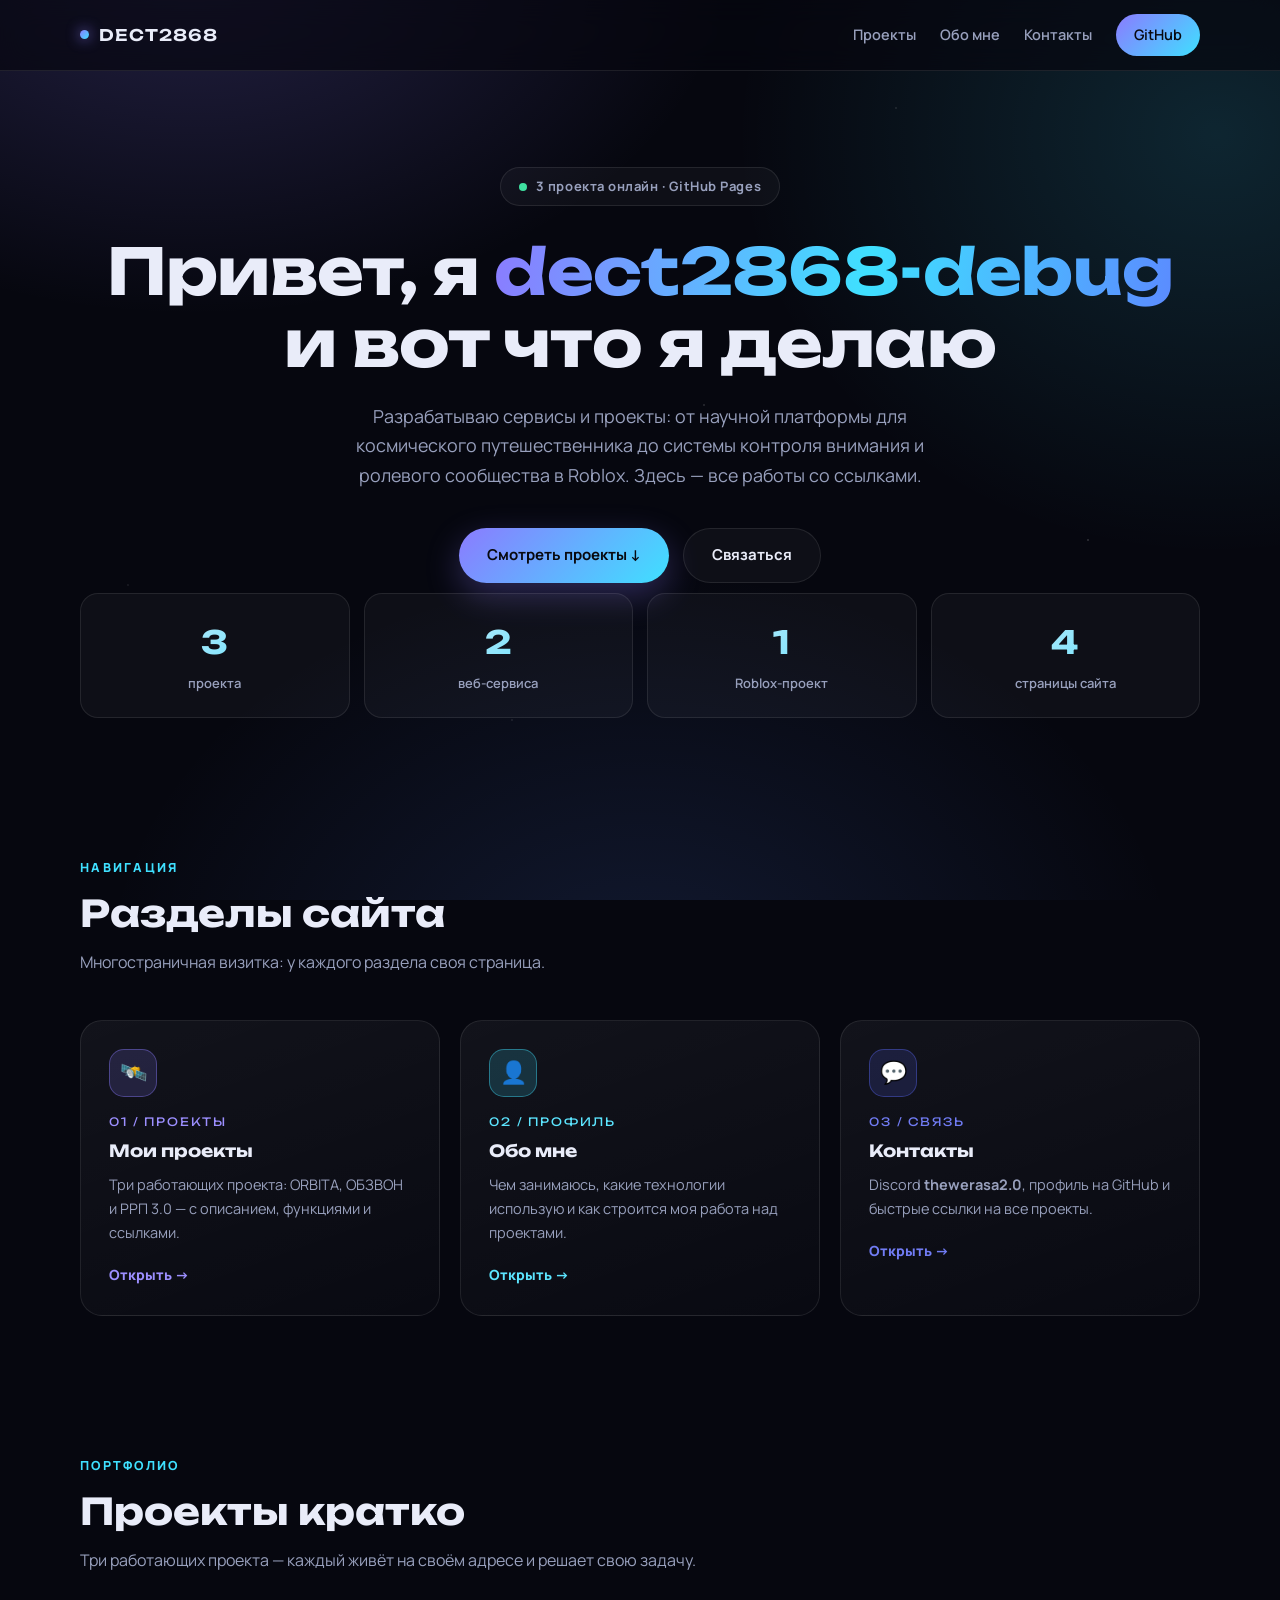
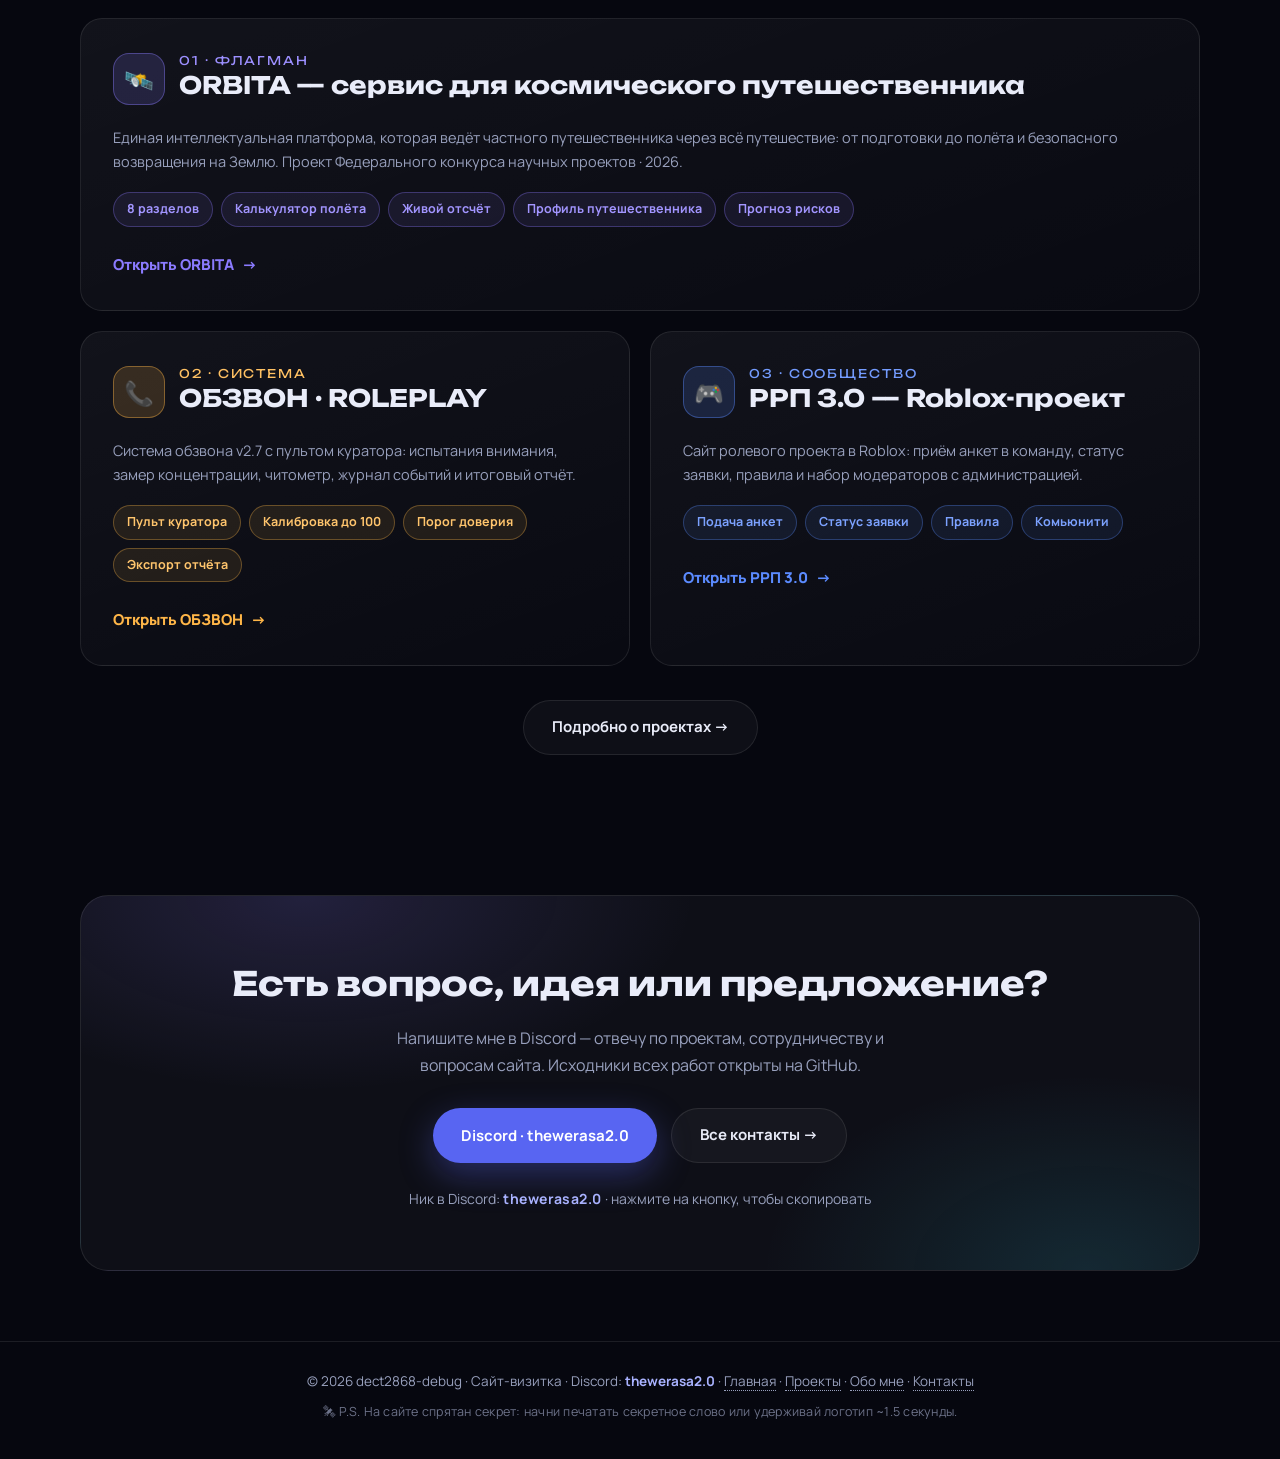
==== commit 0c2fc933: "Пасхалка: секретное слово ORBITA и скрытый режим" ====
--- a/index.html
+++ b/index.html
@@ -180,6 +180,7 @@
     © <span id="year">2026</span> dect2868-debug · Сайт-визитка · Discord: <b>thewerasa2.0</b> ·
     <a href="index.html">Главная</a> · <a href="projects.html">Проекты</a> ·
     <a href="about.html">Обо мне</a> · <a href="contacts.html">Контакты</a>
+    <span class="egg-hint">🛰 P.S. На сайте спрятан секрет: начни печатать секретное слово или удерживай логотип ~1.5 секунды.</span>
   </div>
 </footer>
 
--- a/style.css
+++ b/style.css
@@ -369,7 +369,12 @@
   .about-wrap{grid-template-columns:1fr}
 }
 @media(max-width:640px){
-  .nav-links a:not(.nav-cta){display:none}
+  .nav-inner{gap:14px;overflow-x:auto;scrollbar-width:none;-ms-overflow-style:none}
+  .nav-inner::-webkit-scrollbar{display:none}
+  .logo{font-size:14px;flex:0 0 auto}
+  .nav-links{gap:16px;flex:0 0 auto}
+  .nav-links a{font-size:13.5px;white-space:nowrap}
+  .nav-cta{padding:8px 14px;font-size:13px}
   .hero{padding:66px 0 50px}
   .page-hero{padding:56px 0 4px}
   section{padding:54px 0}
@@ -381,3 +386,95 @@
   .reveal{opacity:1;transform:none}
   html{scroll-behavior:auto}
 }
+
+/* ---------- СЕКРЕТНЫЙ РЕЖИМ ORBITA ---------- */
+#fx-canvas{position:fixed;inset:0;z-index:-1;pointer-events:none}
+
+.fx-scan{
+  position:fixed;inset:0;z-index:60;pointer-events:none;opacity:0;
+  transition:opacity .6s ease;
+  background:repeating-linear-gradient(180deg,rgba(63,224,160,.055) 0 2px,transparent 2px 5px);
+}
+body.secret-on .fx-scan{opacity:1;animation:scanMove 9s linear infinite}
+@keyframes scanMove{to{background-position:0 500px}}
+
+body.secret-on{
+  --violet:#3fe0a0;
+  --cyan:#7dffdc;
+  --blue:#39d0ff;
+  --amber:#ffe07a;
+}
+body.secret-on::before{filter:saturate(1.4) hue-rotate(-12deg)}
+
+body.secret-on .grad{position:relative;display:inline-block}
+body.secret-on .grad::before,
+body.secret-on .grad::after{
+  content:attr(data-text);
+  position:absolute;left:0;top:0;width:100%;
+  background:linear-gradient(100deg,var(--violet) 0%,var(--cyan) 55%,var(--blue) 100%);
+  -webkit-background-clip:text;background-clip:text;color:transparent;
+  pointer-events:none;opacity:0;
+}
+body.secret-on .grad::before{animation:glitchA 3.4s steps(1) infinite}
+body.secret-on .grad::after{animation:glitchB 2.6s steps(1) infinite}
+@keyframes glitchA{
+  0%,84%,100%{opacity:0;transform:none;clip-path:inset(0 0 100% 0)}
+  85%{opacity:1;transform:translate(-4px,-2px);clip-path:inset(8% 0 62% 0)}
+  88%{opacity:1;transform:translate(4px,2px);clip-path:inset(52% 0 26% 0)}
+  91%{opacity:0;transform:none}
+}
+@keyframes glitchB{
+  0%,62%,100%{opacity:0;transform:none;clip-path:inset(0 0 100% 0)}
+  63%{opacity:1;transform:translate(3px,1px);clip-path:inset(34% 0 44% 0);filter:hue-rotate(120deg)}
+  66%{opacity:1;transform:translate(-3px,-1px);clip-path:inset(66% 0 12% 0);filter:hue-rotate(-60deg)}
+  69%{opacity:0;transform:none}
+}
+
+/* Пилюля-индикатор режима */
+.mode-pill{
+  position:fixed;right:18px;bottom:18px;z-index:70;
+  display:inline-flex;align-items:center;gap:9px;
+  padding:10px 16px;border:0;border-radius:99px;cursor:pointer;
+  font-family:inherit;font-size:12.5px;font-weight:800;letter-spacing:.07em;
+  color:#04120c;background:linear-gradient(135deg,var(--green),var(--cyan));
+  box-shadow:0 12px 34px rgba(63,224,160,.4);
+  opacity:0;transform:translateY(20px);pointer-events:none;
+  transition:opacity .4s,transform .4s,box-shadow .25s;
+}
+.mode-pill.on{opacity:1;transform:none;pointer-events:auto}
+.mode-pill:hover{transform:translateY(-3px);box-shadow:0 18px 44px rgba(63,224,160,.55)}
+.mode-pill .mp-dot{
+  width:8px;height:8px;border-radius:50%;background:#04120c;
+  box-shadow:0 0 0 0 rgba(4,18,12,.6);animation:pulse 1.8s infinite;
+}
+.mode-pill .mp-off{font-weight:700;letter-spacing:0;opacity:.7;font-size:11.5px}
+
+/* Уведомление */
+.toast{
+  position:fixed;top:86px;left:50%;z-index:80;
+  display:flex;flex-direction:column;gap:3px;
+  max-width:min(92vw,440px);
+  padding:15px 22px;border-radius:16px;
+  border:1px solid rgba(63,224,160,.45);
+  background:rgba(8,12,20,.93);
+  backdrop-filter:blur(12px);
+  box-shadow:0 20px 50px rgba(0,0,0,.55);
+  opacity:0;transform:translate(-50%,-18px);
+  transition:opacity .4s ease,transform .4s ease;
+}
+.toast.show{opacity:1;transform:translate(-50%,0)}
+.toast b{
+  font-family:'Unbounded',sans-serif;font-size:14px;font-weight:600;color:var(--green);
+}
+.toast span{font-size:13.5px;color:var(--muted);line-height:1.5}
+
+/* Подсказка о пасхалке в футере */
+.egg-hint{
+  display:block;margin-top:10px;font-size:12.5px;
+  color:rgba(152,160,189,.7);letter-spacing:.02em;
+}
+
+@media(max-width:640px){
+  .toast{top:70px;padding:13px 18px}
+  .mode-pill .mp-off{display:none}
+}
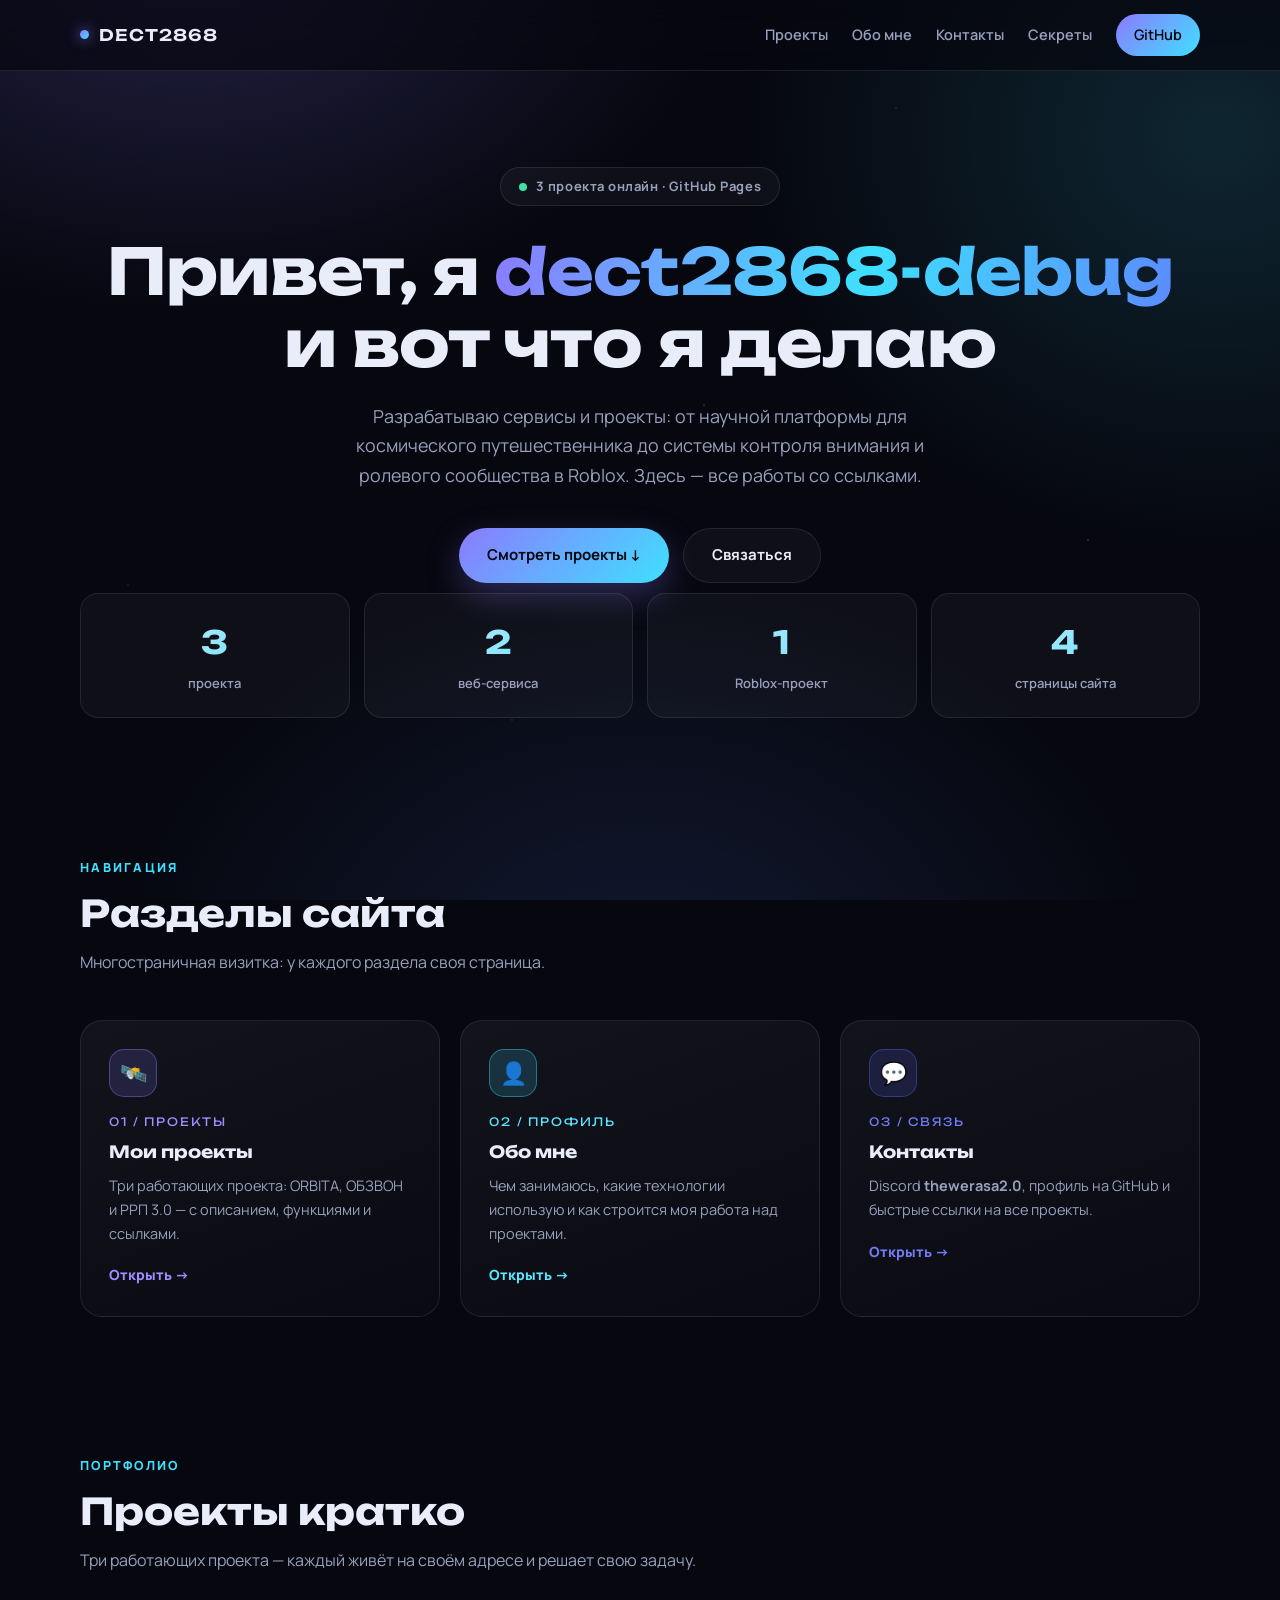
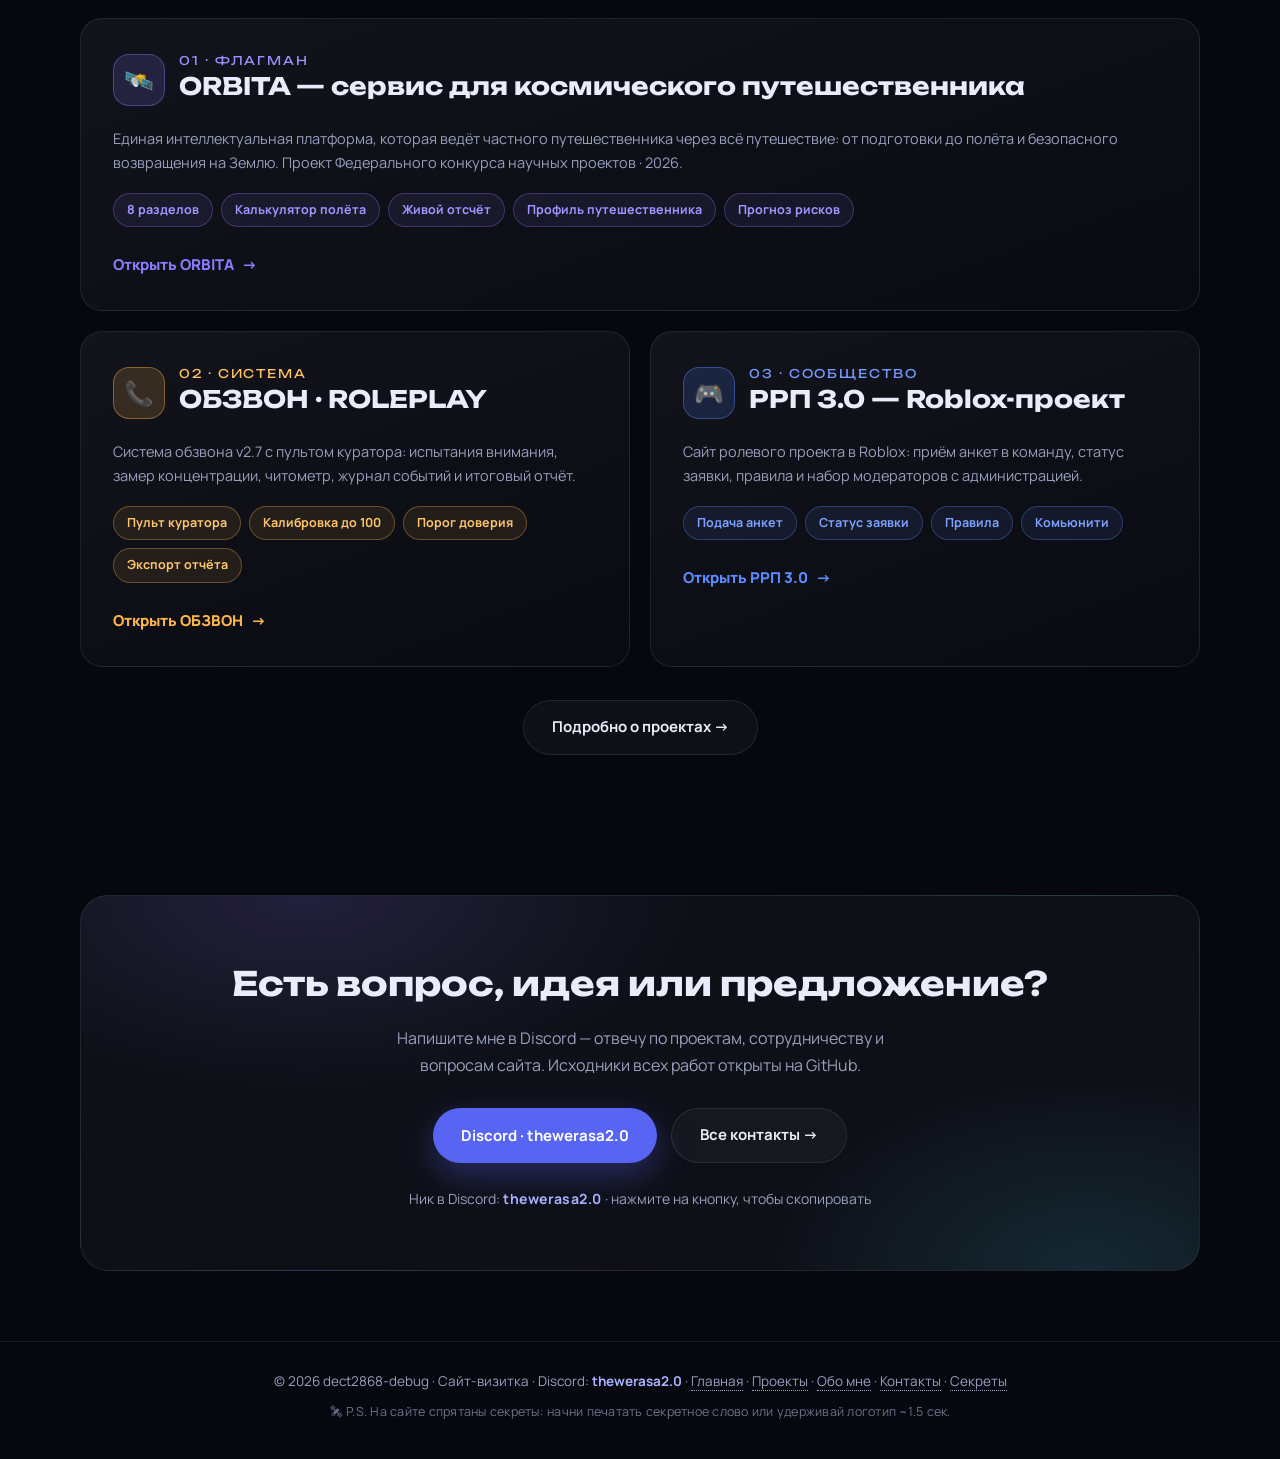
==== commit 623b6e19: "Фишки для всех страниц: страница «Секреты», 5 пасхалок, 3D-карточки, бары навыков, конфетти" ====
--- a/index.html
+++ b/index.html
@@ -19,6 +19,7 @@
       <a href="projects.html">Проекты</a>
       <a href="about.html">Обо мне</a>
       <a href="contacts.html">Контакты</a>
+      <a href="secrets.html">Секреты</a>
       <a class="nav-cta" href="https://github.com/dect2868-debug" target="_blank" rel="noopener">GitHub</a>
     </div>
   </div>
@@ -179,8 +180,9 @@
   <div class="container">
     © <span id="year">2026</span> dect2868-debug · Сайт-визитка · Discord: <b>thewerasa2.0</b> ·
     <a href="index.html">Главная</a> · <a href="projects.html">Проекты</a> ·
-    <a href="about.html">Обо мне</a> · <a href="contacts.html">Контакты</a>
-    <span class="egg-hint">🛰 P.S. На сайте спрятан секрет: начни печатать секретное слово или удерживай логотип ~1.5 секунды.</span>
+    <a href="about.html">Обо мне</a> · <a href="contacts.html">Контакты</a> ·
+    <a href="secrets.html">Секреты</a>
+    <span class="egg-hint">🛰 P.S. На сайте спрятаны секреты: начни печатать секретное слово или удерживай логотип ~1.5 сек.</span>
   </div>
 </footer>
 
--- a/style.css
+++ b/style.css
@@ -180,9 +180,11 @@
   position:relative;overflow:hidden;display:block;text-decoration:none;color:var(--text);
   border:1px solid var(--line);border-radius:var(--radius);
   background:linear-gradient(160deg,rgba(255,255,255,.05),rgba(255,255,255,.015));
-  padding:28px;transition:transform .35s,border-color .35s,box-shadow .35s;
-}
-.tile:hover{transform:translateY(-6px);border-color:color-mix(in srgb,var(--acc) 55%,transparent);box-shadow:0 24px 60px rgba(0,0,0,.5)}
+  padding:28px;
+  transform:perspective(900px) rotateX(var(--rx,0deg)) rotateY(var(--ry,0deg)) translateY(var(--ty,0px));
+  transition:transform .35s,border-color .35s,box-shadow .35s;
+}
+.tile:hover{--ty:-6px;border-color:color-mix(in srgb,var(--acc) 55%,transparent);box-shadow:0 24px 60px rgba(0,0,0,.5)}
 .tile .icon{
   width:48px;height:48px;border-radius:15px;display:grid;place-items:center;font-size:22px;margin-bottom:16px;
   background:color-mix(in srgb,var(--acc) 16%,transparent);
@@ -201,14 +203,16 @@
   border:1px solid var(--line);border-radius:var(--radius);
   background:linear-gradient(160deg,rgba(255,255,255,.05),rgba(255,255,255,.015));
   padding:32px;
+  transform:perspective(1000px) rotateX(var(--rx,0deg)) rotateY(var(--ry,0deg)) translateY(var(--ty,0px));
   transition:transform .35s,border-color .35s,box-shadow .35s;
 }
+.tilt-live{transition:transform .07s linear!important}
 .card::before{
   content:"";position:absolute;inset:0;opacity:0;transition:opacity .35s;
   background:radial-gradient(420px 260px at var(--mx,50%) var(--my,0%),color-mix(in srgb,var(--acc) 16%,transparent),transparent 70%);
   pointer-events:none;
 }
-.card:hover{transform:translateY(-6px);border-color:color-mix(in srgb,var(--acc) 55%,transparent);box-shadow:0 24px 60px rgba(0,0,0,.5)}
+.card:hover{--ty:-6px;border-color:color-mix(in srgb,var(--acc) 55%,transparent);box-shadow:0 24px 60px rgba(0,0,0,.5)}
 .card:hover::before{opacity:1}
 .card.wide{grid-column:1 / -1}
 .card-top{display:flex;align-items:center;gap:14px;margin-bottom:18px}
@@ -359,8 +363,8 @@
 footer a:hover{color:var(--text)}
 
 /* ---------- REVEAL ---------- */
-.reveal{opacity:0;transform:translateY(26px);transition:opacity .7s ease,transform .7s ease}
-.reveal.in{opacity:1;transform:none}
+.reveal{opacity:0;translate:0 26px;transition:opacity .7s ease,translate .7s ease}
+.reveal.in{opacity:1;translate:none}
 
 /* ---------- RESPONSIVE ---------- */
 @media(max-width:880px){
@@ -383,7 +387,7 @@
 }
 @media(prefers-reduced-motion:reduce){
   *{animation:none!important;transition:none!important}
-  .reveal{opacity:1;transform:none}
+  .reveal{opacity:1;translate:none}
   html{scroll-behavior:auto}
 }
 
@@ -451,7 +455,7 @@
 
 /* Уведомление */
 .toast{
-  position:fixed;top:86px;left:50%;z-index:80;
+  position:fixed;top:calc(86px + var(--ti,0) * 76px);left:50%;z-index:80;
   display:flex;flex-direction:column;gap:3px;
   max-width:min(92vw,440px);
   padding:15px 22px;border-radius:16px;
@@ -468,13 +472,160 @@
 }
 .toast span{font-size:13.5px;color:var(--muted);line-height:1.5}
 
-/* Подсказка о пасхалке в футере */
+/* Подсказка о пасхалке в футере — см. блок ниже (.egg-hint) */
+
+@media(max-width:640px){
+  .toast{top:calc(70px + var(--ti,0) * 72px);padding:13px 18px}
+  .mode-pill .mp-off{display:none}
+}
+
+/* ---------- ПРОГРЕСС-БАРЫ НАВЫКОВ (страница «Обо мне») ---------- */
+.bars{display:grid;gap:13px;margin-top:4px}
+.bar-row{display:flex;align-items:center;gap:14px}
+.bar-row .br-name{flex:0 0 150px;font-size:13.5px;font-weight:700}
+.bar-row .br-val{
+  flex:0 0 42px;text-align:right;font-size:13px;font-weight:800;
+  color:var(--cyan);font-family:'Unbounded',sans-serif;
+}
+.bar{
+  flex:1;height:8px;border-radius:99px;overflow:hidden;
+  background:rgba(255,255,255,.07);border:1px solid var(--line);
+}
+.bar i{
+  display:block;height:100%;width:0;border-radius:99px;
+  background:linear-gradient(90deg,var(--violet),var(--cyan));
+  box-shadow:0 0 12px rgba(63,224,255,.45);
+  transition:width 1.2s cubic-bezier(.2,.7,.3,1);
+}
+@media(max-width:640px){
+  .bar-row .br-name{flex:0 0 110px;font-size:12.5px}
+}
+
+/* ---------- СТРАНИЦА «СЕКРЕТЫ» ---------- */
+.egg-progress{
+  border:1px solid var(--line);border-radius:var(--radius);
+  background:
+    radial-gradient(420px 200px at 15% 0%,rgba(139,123,255,.16),transparent 65%),
+    var(--card);
+  padding:clamp(26px,4vw,38px);margin-bottom:34px;
+}
+.egg-progress .ep-top{display:flex;align-items:baseline;gap:14px;flex-wrap:wrap;margin-bottom:16px}
+.egg-progress .ep-top b{
+  font-family:'Unbounded',sans-serif;font-size:clamp(1.6rem,4vw,2.4rem);
+  background:linear-gradient(135deg,var(--text),var(--cyan));
+  -webkit-background-clip:text;background-clip:text;color:transparent;
+}
+.egg-progress .ep-top span{color:var(--muted);font-size:14.5px}
+.ep-track{
+  height:12px;border-radius:99px;overflow:hidden;
+  background:rgba(255,255,255,.06);border:1px solid var(--line);margin-bottom:14px;
+}
+.ep-track i{
+  display:block;height:100%;width:0;border-radius:99px;
+  background:linear-gradient(90deg,var(--violet),var(--cyan),var(--green));
+  box-shadow:0 0 16px rgba(63,224,255,.5);
+  transition:width .8s cubic-bezier(.2,.7,.3,1);
+}
+.ep-note{color:var(--muted);font-size:14px}
+.ep-reset{
+  margin-top:16px;padding:10px 20px;border-radius:99px;cursor:pointer;
+  font-family:inherit;font-size:13.5px;font-weight:700;
+  border:1px solid var(--line);background:rgba(255,255,255,.05);color:var(--muted);
+  transition:border-color .25s,color .25s,transform .25s;
+}
+.ep-reset:hover{transform:translateY(-2px);border-color:var(--amber);color:var(--amber)}
+
+.egg-grid{display:grid;grid-template-columns:repeat(2,1fr);gap:20px}
+.egg-card{
+  position:relative;overflow:hidden;
+  border:1px solid var(--line);border-radius:var(--radius);
+  background:linear-gradient(160deg,rgba(255,255,255,.05),rgba(255,255,255,.015));
+  padding:28px;
+  transform:perspective(1000px) rotateX(var(--rx,0deg)) rotateY(var(--ry,0deg)) translateY(var(--ty,0px));
+  transition:transform .35s,border-color .35s,box-shadow .35s,filter .35s;
+}
+.egg-card:hover{--ty:-6px;box-shadow:0 24px 60px rgba(0,0,0,.5)}
+.ec-top{display:flex;align-items:center;gap:12px;margin-bottom:14px}
+.ec-icon{
+  width:46px;height:46px;border-radius:14px;display:grid;place-items:center;font-size:21px;
+  background:color-mix(in srgb,var(--acc) 16%,transparent);
+  border:1px solid color-mix(in srgb,var(--acc) 40%,transparent);
+}
+.ec-state{
+  margin-left:auto;font-size:12px;font-weight:800;letter-spacing:.1em;text-transform:uppercase;
+  padding:6px 13px;border-radius:99px;color:var(--muted);
+  border:1px solid var(--line);background:rgba(255,255,255,.04);
+}
+.egg-card h3{font-family:'Unbounded',sans-serif;font-size:1.05rem;margin-bottom:10px}
+.ec-hint{color:var(--muted);font-size:14px;margin-bottom:14px}
+.ec-hint b{color:var(--cyan);font-weight:700}
+.ec-effect{
+  font-size:14px;padding:13px 16px;border-radius:14px;
+  border:1px dashed var(--line);background:rgba(255,255,255,.03);
+  color:var(--muted);filter:blur(5px);user-select:none;
+  transition:filter .4s,border-color .4s,color .4s,background .4s;
+}
+.egg-card.found{border-color:color-mix(in srgb,var(--acc) 55%,transparent)}
+.egg-card.found .ec-effect{
+  filter:none;color:var(--text);user-select:auto;
+  border:1px solid color-mix(in srgb,var(--acc) 45%,transparent);
+  background:color-mix(in srgb,var(--acc) 10%,transparent);
+}
+.egg-card.found .ec-state{
+  color:var(--green);border-color:rgba(63,224,160,.45);background:rgba(63,224,160,.12);
+}
+@media(max-width:880px){.egg-grid{grid-template-columns:1fr}}
+
+/* ---------- KONAMI: радужный режим ---------- */
+body.rainbow-on::before{animation:rainbowHue 5s linear infinite}
+@keyframes rainbowHue{from{filter:hue-rotate(0deg)}to{filter:hue-rotate(360deg)}}
+
+/* ---------- DEBUG: рамки всех элементов ---------- */
+body.debug-on *{outline:1px solid rgba(63,224,160,.4);outline-offset:-1px}
+body.debug-on .nav{outline:2px solid rgba(255,182,72,.7)}
+
+/* ---------- HACKER: зелёный терминал ---------- */
+body.hacker-on{
+  font-family:'Consolas','Courier New',monospace;
+  --text:#8dff9e;--muted:#4fbe6e;--line:rgba(43,255,106,.28);
+  --card:rgba(0,45,12,.4);--violet:#2bff6a;--cyan:#2bff6a;--blue:#2bff6a;--amber:#b6ff5a;--green:#2bff6a;
+}
+body.hacker-on::before{
+  background:
+    radial-gradient(900px 600px at 15% -5%,rgba(43,255,106,.18),transparent 60%),
+    radial-gradient(800px 700px at 95% 15%,rgba(43,255,106,.12),transparent 60%),
+    #010a03;
+}
+body.hacker-on h1,body.hacker-on h2,body.hacker-on h3,body.hacker-on h4,
+body.hacker-on .logo,body.hacker-on .kicker,body.hacker-on .card-num,
+body.hacker-on .cc-value,body.hacker-on .step .n{
+  font-family:'Consolas','Courier New',monospace!important;letter-spacing:.03em;
+}
+body.hacker-on .btn-primary,body.hacker-on .nav-cta{
+  color:#011005;background:linear-gradient(135deg,#2bff6a,#b6ff5a);
+}
+body.hacker-on .grad,body.hacker-on .stat b{
+  background:linear-gradient(100deg,#2bff6a,#b6ff5a);
+  -webkit-background-clip:text;background-clip:text;color:transparent;
+}
+
+/* ---------- КОНФЕТТИ ---------- */
+.confetti{
+  position:fixed;z-index:90;width:9px;height:14px;border-radius:2px;
+  pointer-events:none;opacity:1;
+  transform:translate(0,0) rotate(0deg);
+  animation:confFly 1.5s cubic-bezier(.15,.65,.35,1) both;
+  animation-delay:var(--d,0s);
+}
+@keyframes confFly{
+  0%{transform:translate(0,0) rotate(0deg);opacity:1}
+  100%{transform:translate(var(--tx),var(--ty)) rotate(var(--rot));opacity:0}
+}
+
+/* ---------- Подсказка о пасхалках (футер) ---------- */
 .egg-hint{
   display:block;margin-top:10px;font-size:12.5px;
   color:rgba(152,160,189,.7);letter-spacing:.02em;
-}
-
-@media(max-width:640px){
-  .toast{top:70px;padding:13px 18px}
-  .mode-pill .mp-off{display:none}
-}
+  cursor:pointer;transition:color .25s;
+}
+.egg-hint:hover{color:var(--cyan)}
